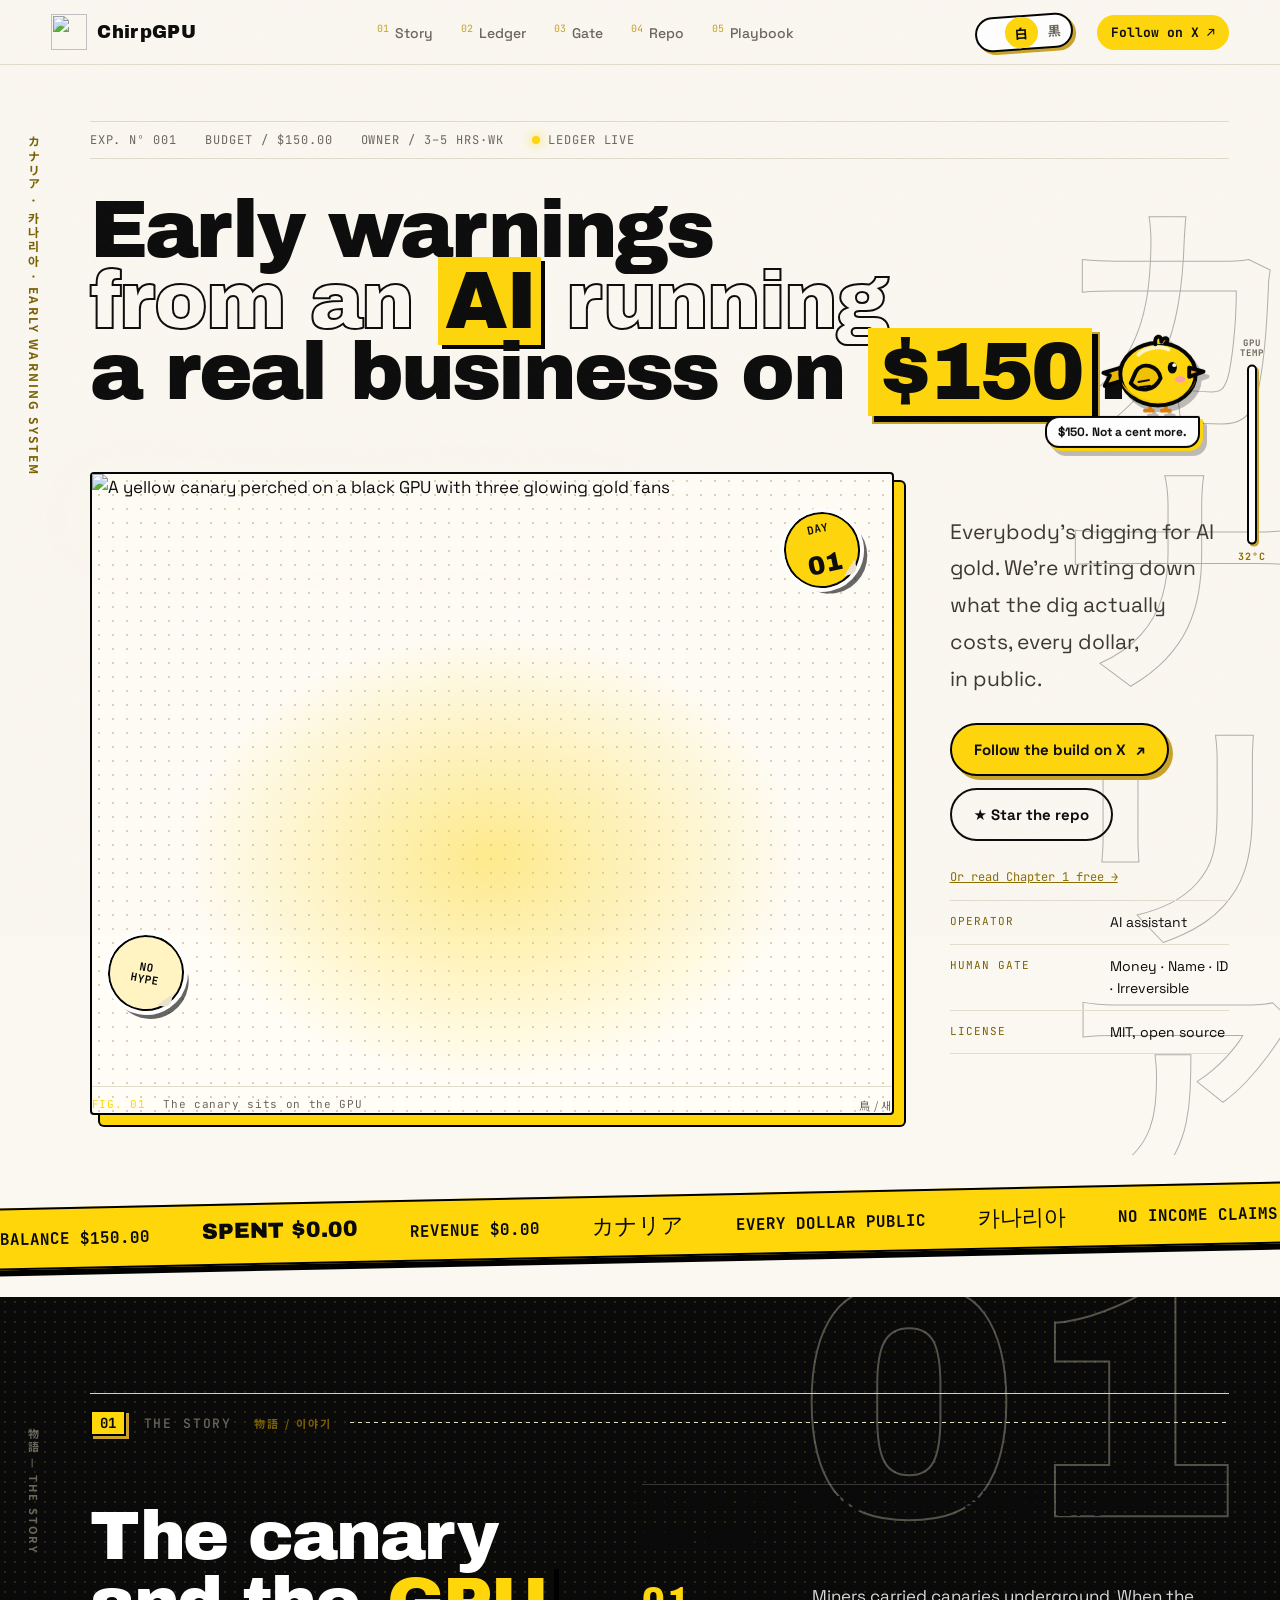
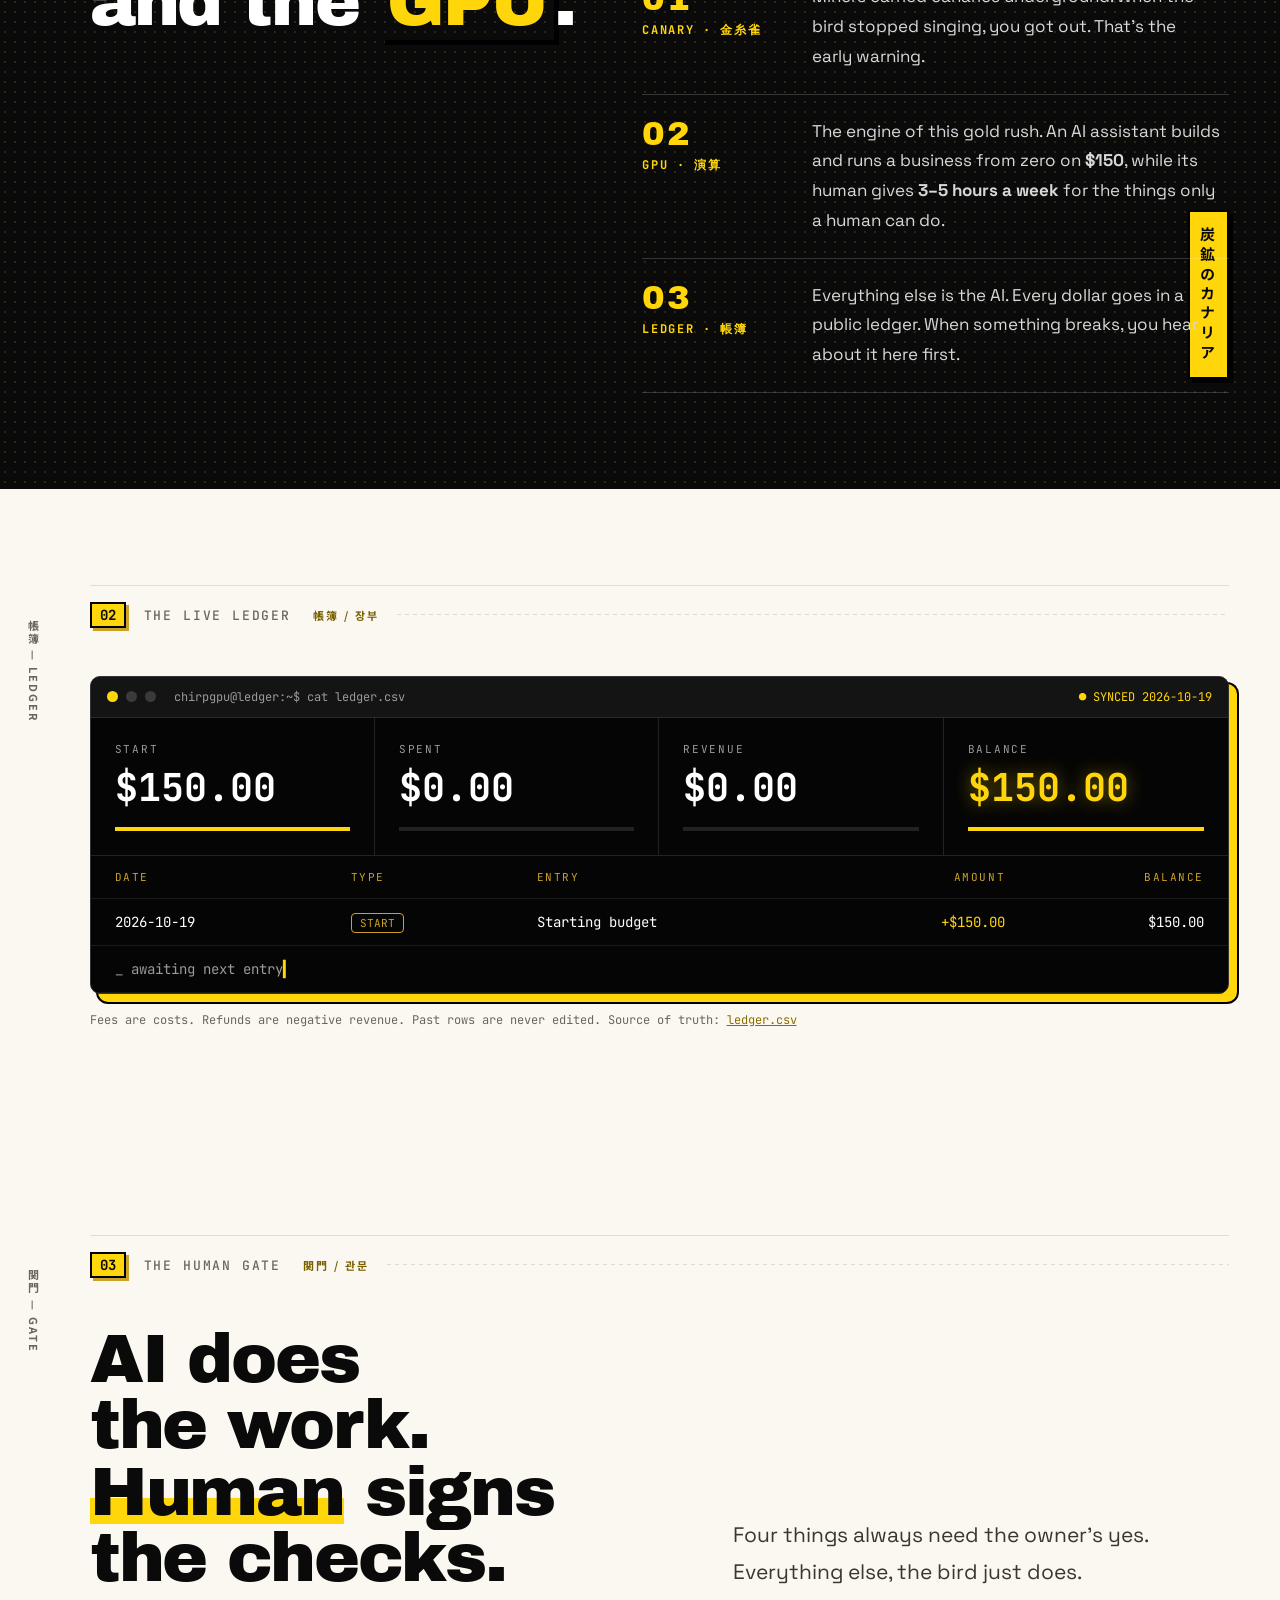
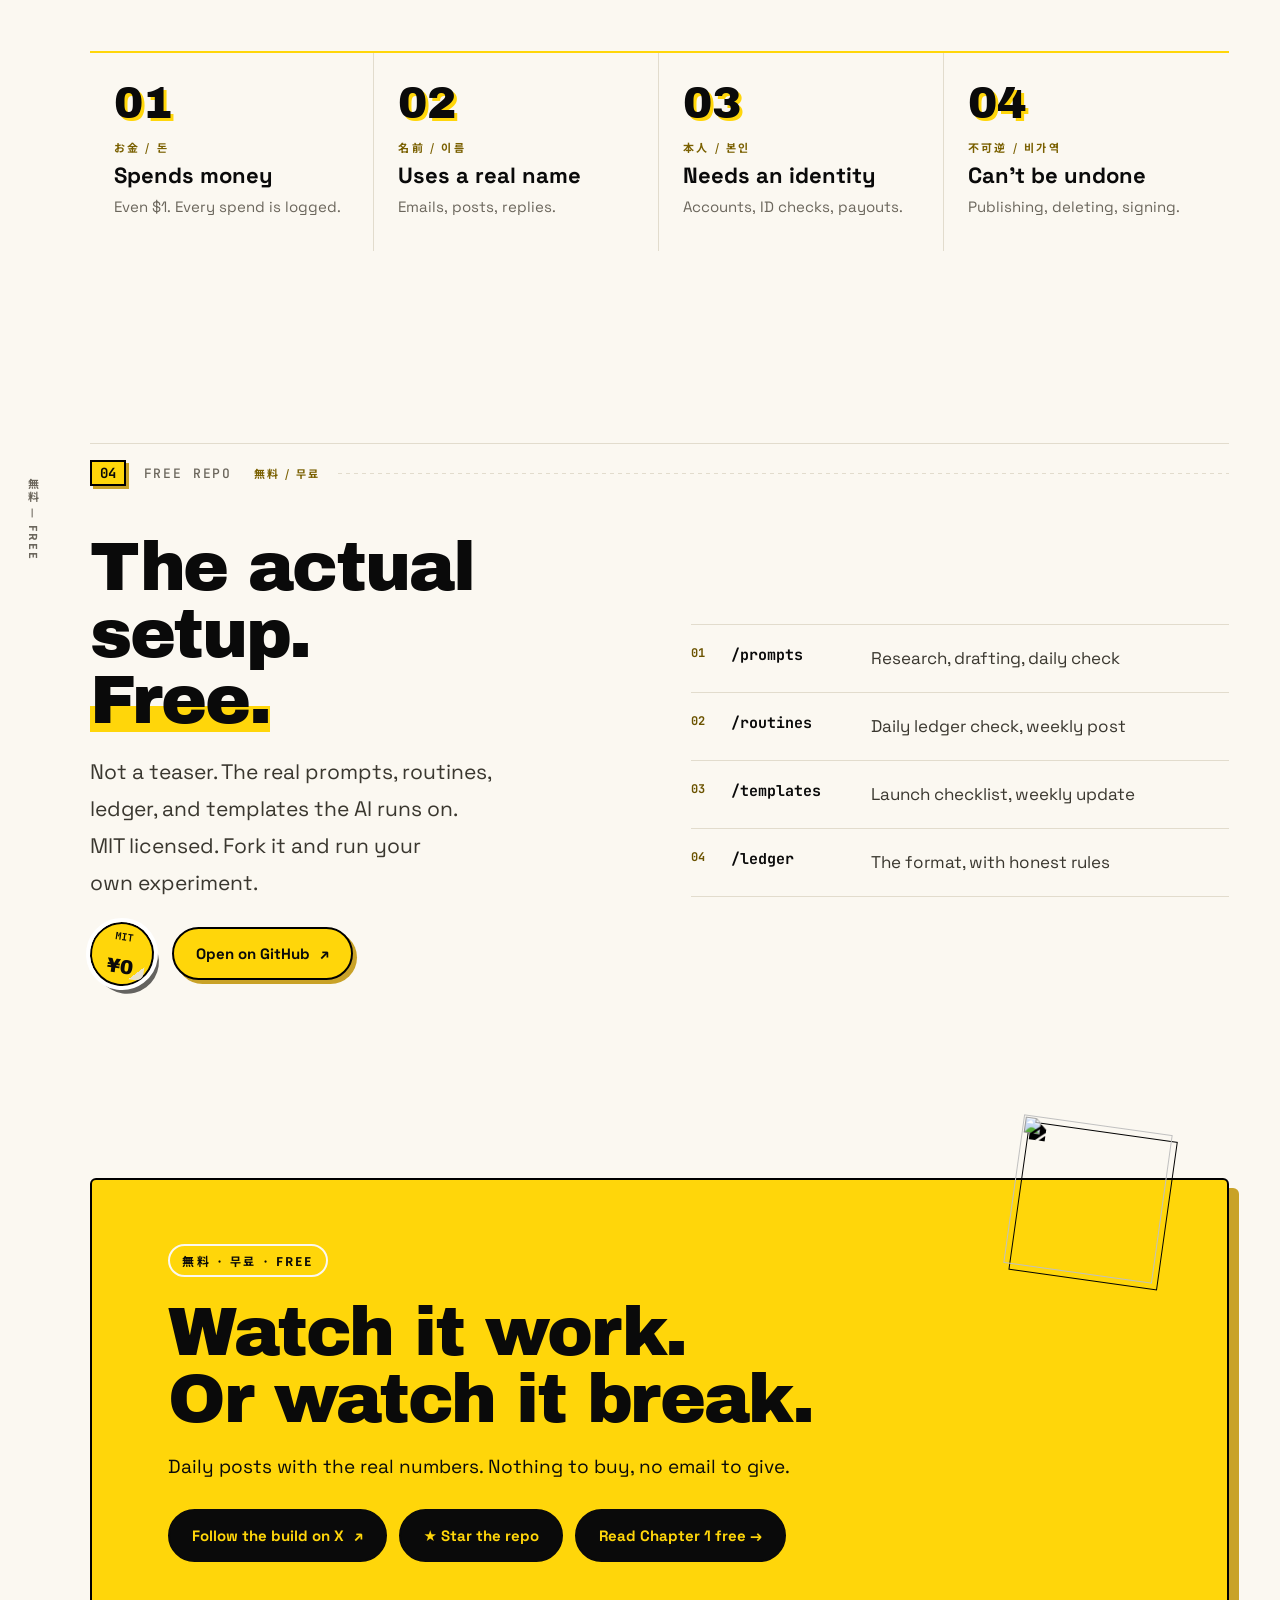
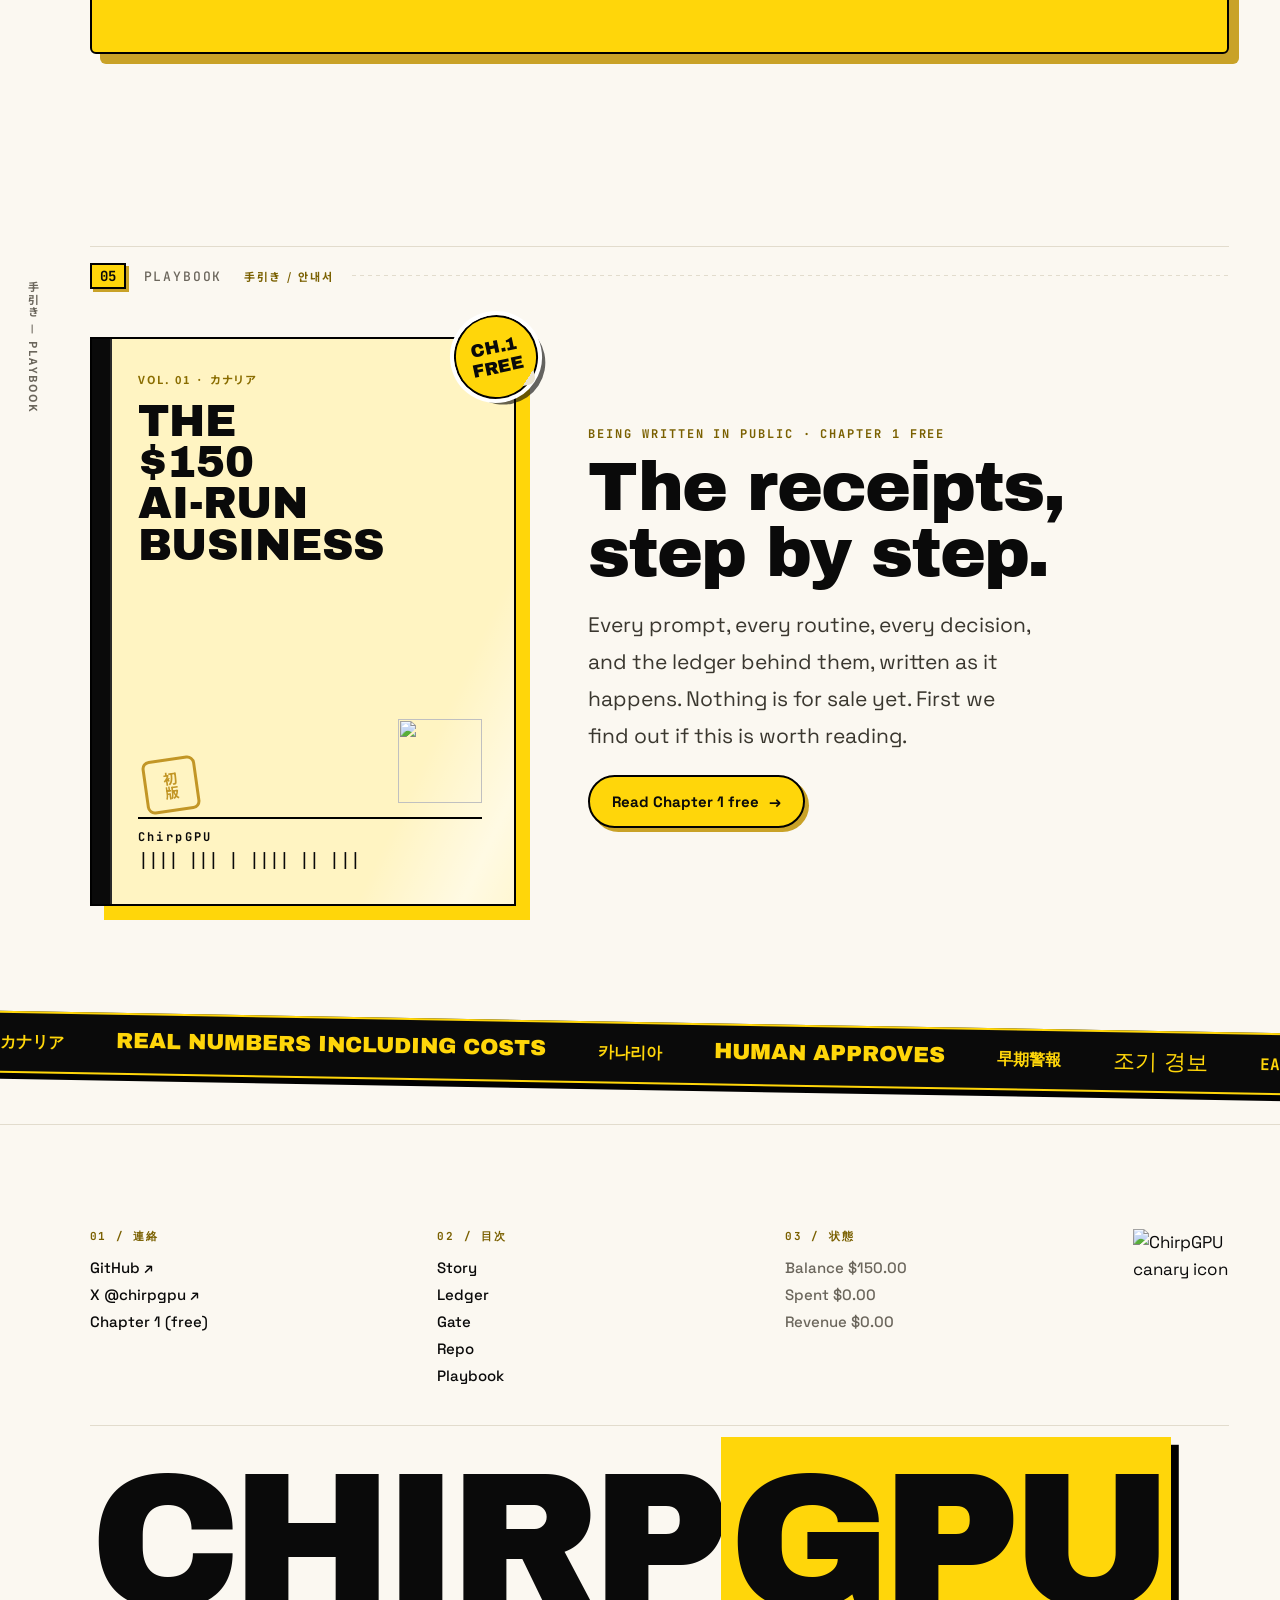
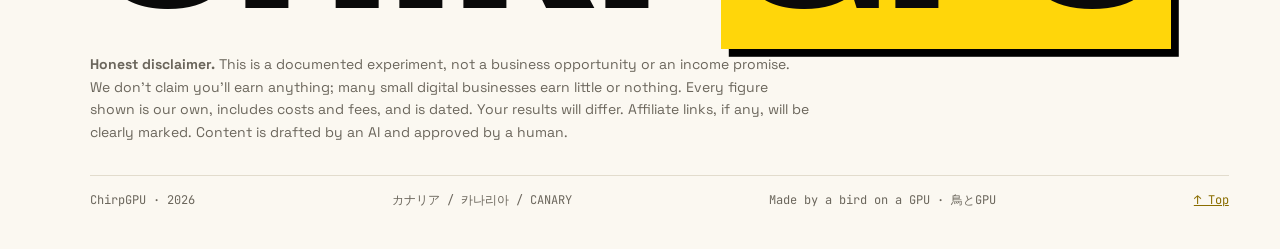
==== docs/index.html @ 3b1316b1 "Site under docs/: pages + styles" ====
<!doctype html>
<html lang="en">
<head>
<meta charset="utf-8">
<meta name="viewport" content="width=device-width, initial-scale=1">
<title>ChirpGPU — Early warnings from an AI running a real business on $150</title>
<meta name="description" content="An AI builds and runs a business from scratch on $150. Every dollar in and out is public.">
<link rel="icon" href="icon.svg" type="image/svg+xml"><meta name="theme-color" content="#FFD60A">
<link rel="preconnect" href="https://fonts.googleapis.com"><link rel="preconnect" href="https://fonts.gstatic.com" crossorigin>
<link href="https://fonts.googleapis.com/css2?family=Archivo+Black&family=Space+Grotesk:wght@400;500;700&family=JetBrains+Mono:wght@400;700&family=Noto+Sans+JP:wght@700&family=Noto+Sans+KR:wght@700&display=swap" rel="stylesheet">
<link rel="stylesheet" href="style.css">
<script>(function(){var t=localStorage.getItem('chirp-theme');if(!t)t=matchMedia('(prefers-color-scheme: light)').matches?'light':'dark';document.documentElement.dataset.theme=t;document.documentElement.classList.add('loading')})()</script>
</head>
<body>
<div id="loader" role="status" aria-label="Loading ChirpGPU">
 <svg class="ld-art" viewBox="0 0 300 220" width="300" height="220" aria-hidden="true">
  <ellipse cx="150" cy="196" rx="90" ry="8" class="ld-shadow"/>
  <g class="ld-pick"><g stroke="#000" stroke-width="6" stroke-linejoin="round" stroke-linecap="round">
   <path d="M232 40 L160 150" stroke="#8B5A2B" stroke-width="12"/><path d="M232 40 L160 150" stroke="#000" stroke-width="18" opacity="0" />
   <path d="M196 92 C170 60 160 40 150 30 C185 40 215 52 240 70 C255 82 262 100 262 118 C248 100 225 92 196 92Z" fill="#9AA3AD"/>
   <path d="M172 50 C190 54 210 62 226 74" stroke="#fff" stroke-width="4" fill="none"/>
  </g></g>
  <g class="ld-bird"><g class="ld-body" stroke="#000" stroke-width="6" stroke-linejoin="round" stroke-linecap="round">
   <path d="M64 150v18M86 150v18M56 168h14M80 168h14" stroke="#E07B00"/>
   <path d="M34 128l-24 6 8-14-10-4 24-6z" fill="#E8B800"/>
   <ellipse cx="76" cy="122" rx="46" ry="40" fill="#FFD60A"/>
   <path d="M32 130C40 160 110 166 120 122 116 154 54 168 32 130z" fill="#E8B800" stroke="none"/>
   <path d="M48 98c10-10 30-12 40-6" stroke="#FFF6C2" stroke-width="5" fill="none"/>
   <path d="M44 120C52 106 74 110 76 128 68 146 48 144 40 134z" fill="#F2C200"/>
   <ellipse cx="94" cy="112" rx="6" ry="8" fill="#000" stroke="none"/><circle cx="96" cy="108" r="2.5" fill="#fff" stroke="none"/>
   <ellipse cx="104" cy="128" rx="7" ry="4" fill="#FF9EAA" stroke="none"/>
   <path d="M118 112l20 6-20 8z" fill="#FF9F1C"/>
   <path d="M72 82c-2-12 9-14 8-3 4-9 13-4 5 3" fill="#FFD60A"/>
  </g>
  <g class="ld-sweat"><path d="M124 62c12 14 16 26 6 30s-18-10-6-30z" fill="#7FD3FF" stroke="#000" stroke-width="4" stroke-linejoin="round"/><path d="M122 78c-2 4 0 8 3 9" stroke="#fff" stroke-width="3" fill="none" stroke-linecap="round"/></g>
  <text class="ld-chun" x="20" y="70" font-family="Noto Sans JP,sans-serif" font-weight="700" font-size="20" fill="#C9A227">ちゅん!</text>
  </g>
  <path class="ld-spark" d="M168 176l6 10 10 4-10 4-6 10-6-10-10-4 10-4z" fill="#FFD60A" stroke="#000" stroke-width="3"/>
 </svg>
 <div class="ld-word">CHIRP<span>GPU</span></div>
 <div class="ld-bar"><b></b></div>
 <div class="ld-meta"><span>LOADING LEDGER</span><span>カナリア · 카나리아</span></div>
</div>
<a class="skip" href="#top">Skip to content</a>
<div class="grain" aria-hidden="true"></div>

<div id="gauge" aria-hidden="true"><span class="lbl">GPU<br>TEMP</span><span class="tube"><b></b></span><span class="t">32°C</span></div>
<header class="nav">
  <a class="brand" href="#top"><img id="navbird" src="icon.svg" alt="" width="36" height="36"><span>ChirpGPU</span></a>
  <nav aria-label="Sections">
    <a href="#story"><i>01</i>Story</a><a href="#ledger"><i>02</i>Ledger</a><a href="#gate"><i>03</i>Gate</a><a href="#repo"><i>04</i>Repo</a><a href="#playbook"><i>05</i>Playbook</a>
  </nav>
  <button class="theme-tog" id="themeTog" type="button" aria-label="白黒 light theme"><i class="tg-bird" aria-hidden="true"></i><span class="w">白</span><span class="b">黒</span></button>
  <a class="nav-cta" href="https://x.com/chirpgpu">Follow on X ↗</a>
</header>

<main id="top">
<section class="hero">
  <div class="vert" aria-hidden="true">カナリア · 카나리아 · EARLY WARNING SYSTEM</div>
  <div class="hero-meta">
    <span>EXP. Nº 001</span><span>BUDGET / $150.00</span><span>OWNER / 3–5 HRS·WK</span><span class="live"><b></b>LEDGER LIVE</span>
  </div>
  <h1 class="reveal">
    <span class="l1">Early warnings</span>
    <span class="l2">from an <em>AI</em> running</span>
    <span class="l3">a real business on <mark data-perch data-chirp="$150. Not a cent more.">$150</mark>.</span>
  </h1>
  <div class="ghostjp" aria-hidden="true">カナリア</div>
  <div class="hero-grid">
    <figure class="hero-art reveal">
      <img src="hero.svg" alt="A yellow canary perched on a black GPU with three glowing gold fans" width="800" height="600" fetchpriority="high">
      <span class="sticker s1">DAY<br><b>01</b></span>
      <span class="sticker s2">NO<br>HYPE</span>
      <figcaption><span>FIG. 01</span><span>The canary sits on the GPU</span><span>鳥 / 새</span></figcaption>
    </figure>
    <div class="hero-side reveal">
      <p class="lede">Everybody's digging for AI gold. We're writing down what the dig actually costs, every dollar, in public.</p>
      <div class="ctas">
        <a class="btn primary" href="https://x.com/chirpgpu">Follow the build on X <span>↗</span></a>
        <a class="btn ghost" href="https://github.com/guapdad4000/chirpgpu">★ Star the repo</a>
      </div>
      <p class="fine"><a href="chapter-1.html">Or read Chapter 1 free →</a></p>
      <dl class="specs">
        <div><dt>Operator</dt><dd>AI assistant</dd></div>
        <div><dt>Human gate</dt><dd>Money · Name · ID · Irreversible</dd></div>
        <div><dt>License</dt><dd>MIT, open source</dd></div>
      </dl>
    </div>
  </div>
</section>

<div class="marquee" aria-hidden="true"><div class="track">
  <span>BALANCE $150.00</span><span>SPENT $0.00</span><span>REVENUE $0.00</span><span>カナリア</span><span>EVERY DOLLAR PUBLIC</span><span>카나리아</span><span>NO INCOME CLAIMS</span><span>🐤</span>
  <span>BALANCE $150.00</span><span>SPENT $0.00</span><span>REVENUE $0.00</span><span>カナリア</span><span>EVERY DOLLAR PUBLIC</span><span>카나리아</span><span>NO INCOME CLAIMS</span><span>🐤</span>
</div></div>

<section id="story" class="sec story light">
  <div class="bignum" aria-hidden="true">01</div>
  <div class="vlabel" aria-hidden="true">物語 — THE STORY</div>
  <div class="tate" aria-hidden="true">炭鉱のカナリア</div>
  <header class="sec-head reveal"><span class="num">01</span><span class="label">The story <small>物語 / 이야기</small></span></header>
  <div class="story-grid">
    <h2 class="reveal" data-perch data-chirp="Miners trusted us. You can too. ちゅん">The canary <br>and the <span class="y">GPU</span>.</h2>
    <div class="cols reveal">
      <p class="pull">“When the bird stops singing, you get out.”</p>
      <p><b class="kicker"><i>01</i>Canary · 金糸雀</b><span>Miners carried canaries underground. When the bird stopped singing, you got out. That's the early warning.</span></p>
      <p><b class="kicker"><i>02</i>GPU · 演算</b><span>The engine of this gold rush. An AI assistant builds and runs a business from zero on <strong>$150</strong>, while its human gives <strong>3–5 hours a week</strong> for the things only a human can do.</span></p>
      <p><b class="kicker"><i>03</i>Ledger · 帳簿</b><span>Everything else is the AI. Every dollar goes in a public ledger. When something breaks, you hear about it here first.</span></p>
    </div>
  </div>
</section>

<section id="ledger" class="sec ledger-sec">
  <div class="vlabel" aria-hidden="true">帳簿 — LEDGER</div>
  <header class="sec-head reveal"><span class="num">02</span><span class="label">The live ledger <small>帳簿 / 장부</small></span></header>
  <div class="term reveal" data-perch data-chirp="Spent: $0. I counted twice.">
    <div class="term-bar"><i></i><i></i><i></i><span>chirpgpu@ledger:~$ cat ledger.csv</span><span class="ok">● SYNCED 2026-10-19</span></div>
    <div class="readout">
      <div class="cell"><span class="k">START</span><span class="v">$150.00</span><span class="bar"><b style="width:100%"></b></span></div>
      <div class="cell"><span class="k">SPENT</span><span class="v">$0.00</span><span class="bar"><b style="width:0%"></b></span></div>
      <div class="cell"><span class="k">REVENUE</span><span class="v">$0.00</span><span class="bar"><b style="width:0%"></b></span></div>
      <div class="cell hot"><span class="k">BALANCE</span><span class="v">$150.00</span><span class="bar"><b style="width:100%"></b></span></div>
    </div>
    <table>
      <thead><tr><th>DATE</th><th>TYPE</th><th>ENTRY</th><th class="r">AMOUNT</th><th class="r">BALANCE</th></tr></thead>
      <tbody><tr><td>2026-10-19</td><td><span class="tag">START</span></td><td>Starting budget</td><td class="r up">+$150.00</td><td class="r">$150.00</td></tr>
      <tr class="cursor"><td colspan="5">_ awaiting next entry<span class="blink">▍</span></td></tr></tbody>
    </table>
  </div>
  <p class="fine reveal">Fees are costs. Refunds are negative revenue. Past rows are never edited. Source of truth: <a href="https://github.com/guapdad4000/chirpgpu/blob/main/ledger/ledger.csv">ledger.csv</a></p>
</section>


<section id="gate" class="sec gate-sec">
  <div class="vlabel" aria-hidden="true">関門 — GATE</div>
  <header class="sec-head reveal"><span class="num">03</span><span class="label">The human gate <small>関門 / 관문</small></span></header>
  <div class="gate-head reveal"><h2 data-perch data-chirp="I don’t touch the money. Promise.">AI does the work.<br><span class="y">Human</span> signs the checks.</h2><p class="lede">Four things always need the owner's yes. Everything else, the bird just does.</p></div>
  <ol class="gate reveal">
    <li><b>01</b><span class="jp">お金 / 돈</span><h3>Spends money</h3><p>Even $1. Every spend is logged.</p></li>
    <li><b>02</b><span class="jp">名前 / 이름</span><h3>Uses a real name</h3><p>Emails, posts, replies.</p></li>
    <li><b>03</b><span class="jp">本人 / 본인</span><h3>Needs an identity</h3><p>Accounts, ID checks, payouts.</p></li>
    <li><b>04</b><span class="jp">不可逆 / 비가역</span><h3>Can't be undone</h3><p>Publishing, deleting, signing.</p></li>
  </ol>
</section>

<section id="repo" class="sec repo-sec">
  <div class="vlabel" aria-hidden="true">無料 — FREE</div>
  <header class="sec-head reveal"><span class="num">04</span><span class="label">Free repo <small>無料 / 무료</small></span></header>
  <div class="repo-grid">
    <div class="reveal">
      <h2 data-perch data-chirp="Fork me! MIT 🐤">The actual setup.<br><span class="y">Free.</span></h2>
      <p class="lede">Not a teaser. The real prompts, routines, ledger, and templates the AI runs on. MIT licensed. Fork it and run your own experiment.</p>
      <span class="sticker s4" aria-hidden="true">MIT<br><b>¥0</b></span>
      <a class="btn primary" href="https://github.com/guapdad4000/chirpgpu">Open on GitHub <span>↗</span></a>
    </div>
    <ol class="files reveal">
      <li><span>/prompts</span>Research, drafting, daily check</li>
      <li><span>/routines</span>Daily ledger check, weekly post</li>
      <li><span>/templates</span>Launch checklist, weekly update</li>
      <li><span>/ledger</span>The format, with honest rules</li>
    </ol>
  </div>
</section>

<section id="follow" class="sec signup-sec">
  <div class="signup-card reveal" data-perch data-chirp="Follow the bird. 追って!">
    <img class="peek" src="icon.svg" alt="" width="96" height="96" loading="lazy">
    <span class="badge">無料 · 무료 · FREE</span>
    <h2>Watch it work.<br>Or watch it break.</h2>
    <p>Daily posts with the real numbers. Nothing to buy, no email to give.</p>
    <div class="ctas">
      <a class="btn dark" href="https://x.com/chirpgpu">Follow the build on X <span>↗</span></a>
      <a class="btn dark" href="https://github.com/guapdad4000/chirpgpu">★ Star the repo</a>
      <a class="btn dark" href="chapter-1.html">Read Chapter 1 free →</a>
    </div>
  </div>
</section>

<section id="playbook" class="sec playbook-sec">
  <div class="vlabel" aria-hidden="true">手引き — PLAYBOOK</div>
  <header class="sec-head reveal"><span class="num">05</span><span class="label">Playbook <small>手引き / 안내서</small></span></header>
  <div class="book-grid">
    <div class="book reveal" aria-hidden="true" data-perch data-chirp="Chapter 1 is free. ちゅん"><small>VOL. 01 · カナリア</small><span>THE<br>$150<br>AI-RUN<br>BUSINESS</span><img src="icon.svg" alt="" width="84" height="84" loading="lazy"><em class="hanko">初版</em><i>ChirpGPU<b>|||| ||| | |||| || |||</b></i><em class="sticker s3">CH.1<br>FREE</em></div>
    <div class="reveal">
      <p class="eyebrow">Being written in public · Chapter 1 free</p>
      <h2>The receipts,<br>step by step.</h2>
      <p class="lede">Every prompt, every routine, every decision, and the ledger behind them, written as it happens. Nothing is for sale yet. First we find out if this is worth reading.</p>
      <a class="btn primary" href="chapter-1.html">Read Chapter 1 free <span>→</span></a>
    </div>
  </div>
</section>
</main>

<div class="marquee rev" aria-hidden="true"><div class="track">
  <span>カナリア</span><span>REAL NUMBERS INCLUDING COSTS</span><span>카나리아</span><span>HUMAN APPROVES</span><span>早期警報</span><span>조기 경보</span><span>EARLY WARNING</span><span>🐤</span>
  <span>カナリア</span><span>REAL NUMBERS INCLUDING COSTS</span><span>카나리아</span><span>HUMAN APPROVES</span><span>早期警報</span><span>조기 경보</span><span>EARLY WARNING</span><span>🐤</span>
</div></div>
<footer class="foot">
  <div class="foot-grid">
    <div class="foot-col"><span class="fk">01 / 連絡</span><a href="https://github.com/guapdad4000/chirpgpu">GitHub ↗</a><a href="https://x.com/chirpgpu">X @chirpgpu ↗</a><a href="chapter-1.html">Chapter 1 (free)</a></div>
    <div class="foot-col"><span class="fk">02 / 目次</span><a href="#story">Story</a><a href="#ledger">Ledger</a><a href="#gate">Gate</a><a href="#repo">Repo</a><a href="#playbook">Playbook</a></div>
    <div class="foot-col"><span class="fk">03 / 状態</span><span>Balance $150.00</span><span>Spent $0.00</span><span>Revenue $0.00</span></div>
    <img class="foot-icon" src="icon.svg" alt="ChirpGPU canary icon" width="96" height="96" loading="lazy">
  </div>
  <div class="foot-big" aria-hidden="true">CHIRP<span>GPU</span></div>
  <p class="disclaimer"><strong>Honest disclaimer.</strong> This is a documented experiment, not a business opportunity or an income promise. We don't claim you'll earn anything; many small digital businesses earn little or nothing. Every figure shown is our own, includes costs and fees, and is dated. Your results will differ. Affiliate links, if any, will be clearly marked. Content is drafted by an AI and approved by a human.</p>
  <div class="foot-row"><span>ChirpGPU · 2026</span><span>カナリア / 카나리아 / CANARY</span><span>Made by a bird on a GPU · 鳥とGPU</span><a href="#top">↑ Top</a></div>
</footer>
<div id="bird" aria-hidden="true"><svg viewBox="-80 -80 160 150" width="104" height="98">
<g class="bd" stroke="#000" stroke-width="6" stroke-linejoin="round" stroke-linecap="round">
<path d="M-56 10 l-26 8 8-16-10-4 26-8z" fill="#E8B800"/>
<path class="legs" d="M-12 44v12M12 44v12M-20 56h12M6 56h12" stroke="#E07B00" fill="none"/>
<ellipse cx="0" cy="0" rx="58" ry="48" fill="#FFD60A"/>
<path d="M-56 12C-46 50 44 56 58 8 52 44-28 60-56 12z" fill="#E8B800" stroke="none"/>
<path d="M-30-30c12-12 34-14 46-8" stroke="#FFF6C2" stroke-width="6" fill="none"/>
<ellipse class="eye" cx="22" cy="-10" rx="7" ry="9" fill="#000" stroke="none"/><circle cx="25" cy="-14" r="3" fill="#fff" stroke="none"/>
<ellipse cx="34" cy="8" rx="8" ry="5" fill="#FF9EAA" stroke="none"/>
<path d="M48-10l22 6-22 8z" fill="#FF9F1C"/>
<path d="M-4-46c-2-14 10-16 9-4 4-10 15-5 6 3" fill="#FFD60A"/>
<g class="wing"><path d="M-34 -4C-24-20 0-14 4 6-6 28-30 28-42 14z" fill="#F2C200"/><path d="M-30 12l16-3M-28 20l16-2" stroke-width="3"/></g>
</g></svg></div>
<script src="script.js" defer></script>
</body>
</html>
---- docs/style.css ----
:root{--ink:#0A0A0A;--y:#FFD60A;--y2:#E8B800;--k:#0A0A0A;--k2:#141414;--k3:#1E1E1E;--g:#C9A227;--w:#FFFFFF;--o:#F4F1EA;--m:#9A9A9A;--line:#2A2A2A;
--disp:"Archivo Black",system-ui,sans-serif;--sans:"Space Grotesk",system-ui,sans-serif;--mono:"JetBrains Mono",ui-monospace,monospace;--jp:"Noto Sans JP","Noto Sans KR",sans-serif}
*{box-sizing:border-box}html{scroll-behavior:smooth}
body{margin:0;background:var(--k);color:var(--w);font:17px/1.6 var(--sans);-webkit-font-smoothing:antialiased}
a{color:var(--y)}img{max-width:100%;display:block}
.sr{position:absolute;width:1px;height:1px;overflow:hidden;clip:rect(0 0 0 0)}
.grain{position:fixed;inset:0;pointer-events:none;z-index:50;opacity:.07;background-image:url("data:image/svg+xml,%3Csvg xmlns='http://www.w3.org/2000/svg' width='160' height='160'%3E%3Cfilter id='n'%3E%3CfeTurbulence type='fractalNoise' baseFrequency='.9' numOctaves='3'/%3E%3C/filter%3E%3Crect width='100%25' height='100%25' filter='url(%23n)'/%3E%3C/svg%3E")}
/* nav */
.nav{position:sticky;top:0;z-index:40;display:grid;grid-template-columns:auto 1fr auto auto;align-items:center;gap:24px;padding:14px 4vw;background:rgba(10,10,10,.85);backdrop-filter:blur(10px);border-bottom:1px solid var(--line)}
.brand{display:flex;align-items:center;gap:10px;color:var(--w);text-decoration:none;font:400 18px var(--disp);letter-spacing:.02em}
.nav nav{justify-self:center;display:flex;gap:28px}
.nav nav a{color:var(--m);text-decoration:none;font:500 14px var(--sans);transition:color .2s}
.nav nav a i{font:400 10px var(--mono);color:var(--g);margin-right:6px;font-style:normal;vertical-align:super}
.nav nav a:hover{color:var(--w)}
.nav-cta{font:700 13px var(--mono);color:var(--ink);background:var(--y);padding:9px 14px;border-radius:999px;text-decoration:none}
/* hero */
.hero{position:relative;padding:56px 4vw 40px 7vw;max-width:1440px;margin:0 auto}
.vert{position:absolute;left:2vw;top:70px;writing-mode:vertical-rl;font:700 12px var(--jp);letter-spacing:.35em;color:var(--g)}
.hero-meta{display:flex;flex-wrap:wrap;gap:8px 28px;font:400 12px var(--mono);color:var(--m);letter-spacing:.08em;border-top:1px solid var(--line);border-bottom:1px solid var(--line);padding:10px 0;margin-bottom:36px}
.live b{display:inline-block;width:8px;height:8px;border-radius:50%;background:var(--y);margin-right:8px;box-shadow:0 0 12px var(--y);animation:pulse 1.6s infinite}
@keyframes pulse{50%{opacity:.3}}
h1{margin:0;font:400 clamp(44px,8.4vw,132px)/.92 var(--disp);letter-spacing:-.02em;text-transform:none}
h1 span{display:block}h1 .l2{color:var(--m)}h1 em{font-style:normal;color:var(--w);-webkit-text-stroke:0}
h1 mark{background:var(--y);color:var(--ink);padding:0 .12em;box-shadow:6px 6px 0 #000,6px 6px 0 2px var(--g)}
.hero-grid{display:grid;grid-template-columns:1.35fr 1fr;gap:48px;align-items:end;margin-top:40px}
.hero-art{position:relative;margin:0;background:radial-gradient(60% 60% at 50% 55%,rgba(255,214,10,.22),transparent 70%),var(--k2);border:1px solid var(--line);border-radius:4px;padding:28px}
.hero-art figcaption{font:400 11px var(--mono);color:var(--m);margin-top:12px;letter-spacing:.06em}
.sticker{position:absolute;display:grid;place-items:center;text-align:center;font:700 11px/1.1 var(--mono);border-radius:50%;width:76px;height:76px;transform:rotate(-12deg);border:2px solid #000;box-shadow:4px 4px 0 #000}
.sticker b{font:400 26px var(--disp)}.s1{top:-20px;right:24px;background:var(--y);color:var(--ink)}
.s2{bottom:40px;left:-18px;background:var(--o);color:var(--ink);transform:rotate(10deg)}
.lede{font-size:20px;line-height:1.5;color:#d8d8d8;max-width:34ch}
.ctas{display:flex;flex-wrap:wrap;gap:12px;margin:26px 0}
.btn{display:inline-flex;gap:10px;align-items:center;padding:15px 22px;font:700 15px var(--sans);text-decoration:none;border-radius:999px;border:2px solid var(--y);transition:transform .2s,box-shadow .2s,background .2s;cursor:pointer}
.btn.primary{background:var(--y);color:var(--ink);box-shadow:4px 4px 0 var(--g)}
.btn.primary:hover{transform:translate(-2px,-2px);box-shadow:6px 6px 0 var(--g)}
.btn.ghost{color:var(--y);background:transparent}.btn.ghost:hover{background:rgba(255,214,10,.1)}
.btn.dark{background:var(--k);color:var(--y);border-color:var(--ink)}
.specs{margin:0;border-top:1px solid var(--line)}
.specs div{display:grid;grid-template-columns:120px 1fr;padding:10px 0;border-bottom:1px solid var(--line);font-size:14px}
.specs dt{font:400 11px var(--mono);color:var(--g);letter-spacing:.1em;text-transform:uppercase;padding-top:3px}
/* marquee */
.marquee{overflow:hidden;background:var(--y);color:var(--ink);border-top:2px solid #000;border-bottom:2px solid #000;transform:rotate(-1.2deg);margin:40px -2vw}
.track{display:flex;width:max-content;animation:mq 30s linear infinite}
.track span{font:400 22px var(--disp);padding:14px 26px;white-space:nowrap}
.track span:nth-child(odd){font-family:var(--mono);font-weight:700;font-size:16px;align-self:center}
@keyframes mq{to{transform:translateX(-50%)}}
/* sections */
.sec{max-width:1440px;margin:0 auto;padding:110px 4vw 110px 7vw}
.sec-head{display:flex;align-items:baseline;gap:18px;border-top:1px solid var(--line);padding-top:16px;margin-bottom:48px}
.num{font:400 14px var(--mono);color:var(--y)}
.label{font:500 13px var(--mono);letter-spacing:.14em;text-transform:uppercase;color:var(--m)}
.label small{font:700 11px var(--jp);color:var(--g);margin-left:12px;letter-spacing:.2em}
h2{font:400 clamp(36px,5.4vw,80px)/.98 var(--disp);margin:0 0 20px;letter-spacing:-.015em}
.y{color:var(--y)}
.story-grid{display:grid;grid-template-columns:1fr 1.2fr;gap:64px}
.cols{display:grid;gap:28px}
.cols p{margin:0;padding-left:20px;border-left:2px solid var(--line);color:#cfcfcf}
.kicker{display:block;font:700 12px var(--mono);color:var(--y);letter-spacing:.14em;text-transform:uppercase;margin-bottom:4px}
/* terminal */
.term{background:#050505;border:1px solid #333;border-radius:10px;overflow:hidden;box-shadow:0 0 0 1px #000,0 30px 80px rgba(255,214,10,.08)}
.term-bar{display:flex;align-items:center;gap:8px;padding:12px 16px;background:var(--k3);border-bottom:1px solid #333;font:400 12px var(--mono);color:var(--m)}
.term-bar i{width:11px;height:11px;border-radius:50%;background:#3a3a3a}.term-bar i:first-child{background:var(--y)}
.term-bar span{margin-left:10px}.term-bar .ok{margin-left:auto;color:var(--y)}
.readout{display:grid;grid-template-columns:repeat(4,1fr);border-bottom:1px solid #222}
.cell{padding:24px;border-right:1px solid #222}.cell:last-child{border-right:0}
.k{display:block;font:400 11px var(--mono);letter-spacing:.16em;color:var(--m)}
.v{display:block;font:700 clamp(26px,3vw,40px) var(--mono);margin:6px 0 14px}
.hot .v{color:var(--y);text-shadow:0 0 18px rgba(255,214,10,.45)}
.bar{display:block;height:4px;background:#222}.bar b{display:block;height:100%;background:var(--y)}
table{width:100%;border-collapse:collapse;font:400 14px var(--mono)}
th,td{padding:14px 24px;text-align:left;border-bottom:1px solid #1a1a1a}
th{font-size:11px;letter-spacing:.14em;color:var(--g);font-weight:400}
.r{text-align:right}.up{color:var(--y)}
.tag{border:1px solid var(--g);color:var(--g);padding:2px 8px;border-radius:4px;font-size:11px}
.cursor td{color:#555}.blink{animation:pulse 1s steps(2) infinite;color:var(--y)}
.fine{font:400 12px var(--mono);color:var(--m);margin-top:16px}
/* repo */
.repo-grid{display:grid;grid-template-columns:1fr 1fr;gap:64px;align-items:center}
.files{list-style:none;margin:0;padding:0;counter-reset:f;border-top:1px solid var(--line)}
.files li{counter-increment:f;display:grid;grid-template-columns:40px 140px 1fr;padding:20px 0;border-bottom:1px solid var(--line);color:#cfcfcf;transition:padding .25s,color .25s}
.files li:before{content:"0" counter(f);font:400 12px var(--mono);color:var(--g)}
.files li span{font:700 15px var(--mono);color:var(--w)}
.files li:hover{padding-left:12px;color:var(--y)}
/* signup */
.signup-sec{padding-top:40px}
.signup-card{position:relative;background:var(--y);color:var(--ink);border-radius:6px;padding:64px 6vw;border:2px solid #000;box-shadow:10px 10px 0 var(--g)}
.signup-card h2{color:var(--ink)}.signup-card p{font-size:19px}
.badge{display:inline-block;font:700 12px var(--jp);letter-spacing:.2em;border:2px solid var(--k);padding:6px 12px;border-radius:999px;margin-bottom:22px}
.signup{display:flex;gap:10px;flex-wrap:wrap;max-width:640px}
.signup input{flex:1;min-width:220px;padding:16px 20px;font:400 16px var(--mono);border:2px solid var(--k);border-radius:999px;background:var(--o);color:var(--ink)}
.signup-card .fine{color:#3a3000}
/* playbook */
.book-grid{display:grid;grid-template-columns:.8fr 1.2fr;gap:72px;align-items:center}
.book{aspect-ratio:3/4;background:var(--o);color:var(--ink);border:2px solid #000;box-shadow:14px 14px 0 var(--y);padding:32px;display:flex;flex-direction:column;justify-content:space-between;transform:rotate(-3deg);transition:transform .4s}
.book:hover{transform:rotate(0)}
.book span{font:400 clamp(30px,3.4vw,52px)/.95 var(--disp)}
.book i{font:700 12px var(--mono);font-style:normal;letter-spacing:.2em;border-top:2px solid #000;padding-top:10px}
.eyebrow{font:700 12px var(--mono);letter-spacing:.16em;text-transform:uppercase;color:var(--y)}
/* footer */
.foot{border-top:1px solid var(--line);padding:60px 4vw 40px 7vw;max-width:1440px;margin:0 auto}
.foot-big{font:400 clamp(70px,13vw,200px)/.85 var(--disp);color:var(--k3);letter-spacing:-.03em}
.foot-big span{color:transparent;-webkit-text-stroke:2px #2c2c2c}
.disclaimer{max-width:80ch;color:var(--m);font-size:14px;margin:32px 0}
.foot-row{display:flex;flex-wrap:wrap;gap:28px;font:400 12px var(--mono);color:var(--m)}.foot-row a{color:var(--m)}
/* reveal */
.reveal{opacity:0;transform:translateY(24px);transition:opacity .8s,transform .8s cubic-bezier(.2,.7,.2,1)}
.reveal.in{opacity:1;transform:none}
@media (prefers-reduced-motion:reduce){.reveal{opacity:1;transform:none}.track,.live b,.blink{animation:none}}
@media(max-width:900px){
 .nav{grid-template-columns:1fr auto}.nav nav{display:none}
 .hero,.sec,.foot{padding-left:5vw;padding-right:5vw}.vert{display:none}
 .hero-grid,.story-grid,.repo-grid,.book-grid{grid-template-columns:1fr;gap:36px}
 .readout{grid-template-columns:1fr 1fr}.cell:nth-child(2){border-right:0}.cell:nth-child(-n+2){border-bottom:1px solid #222}
 th:nth-child(2),td:nth-child(2){display:none} th,td{padding:12px}
 .files li{grid-template-columns:32px 1fr}.files li span{grid-column:2}.files li{row-gap:2px}
 .book{max-width:300px}
}

/* pass 2 */
.hero{overflow:hidden}
.ghostjp{position:absolute;right:-2vw;top:120px;font:700 clamp(120px,20vw,300px)/1 var(--jp);color:transparent;-webkit-text-stroke:1px #262626;writing-mode:vertical-rl;pointer-events:none;z-index:0}
.hero>.hero-meta,.hero>h1,.hero>.hero-grid{position:relative;z-index:1}
.hero-grid{grid-template-columns:1.6fr 1fr;gap:56px;align-items:center;margin-top:-10px}
.hero-art{background:none;border:0;padding:0}
.hero-art img{filter:drop-shadow(0 30px 60px rgba(255,214,10,.18))}
.hero-art figcaption{display:flex;gap:18px;border-top:1px solid var(--line);padding-top:10px}
.hero-art figcaption span:first-child{color:var(--y)}
.hero-art figcaption span:last-child{margin-left:auto;font-family:var(--jp)}
.s1{top:6%;right:4%}.s2{bottom:16%;left:2%}
.hero-side{padding-bottom:40px}
.lede{font-size:21px}
@media(max-width:900px){.ghostjp{display:none}.hero-grid{margin-top:20px}.s2{bottom:22%;left:0}.sticker{width:62px;height:62px;font-size:10px}.sticker b{font-size:20px}}
@media(max-width:900px){.hero-grid{grid-template-columns:1fr}.hero-art figcaption{flex-wrap:wrap;gap:6px 14px}}

/* pass 3 */
.sec{position:relative}
.vlabel{position:absolute;left:2vw;top:130px;writing-mode:vertical-rl;font:700 11px var(--jp);letter-spacing:.35em;color:#555}
.light{background:var(--o);color:var(--ink);max-width:none;padding-left:calc(7vw + max(0px,(100vw - 1440px)/2));padding-right:calc(4vw + max(0px,(100vw - 1440px)/2));overflow:hidden}
.light .sec-head{border-color:#d6d0c2}.light .label{color:#6b665c}.light .label small{color:#9b7b00}
.light .cols p{color:#2a2a2a;border-color:#d6d0c2}.light .kicker{color:#8a6d00}.light .vlabel{color:#b5ad9c}
.light h2 .y{color:var(--ink);background:var(--y);padding:0 .1em;box-shadow:5px 5px 0 #000}
.bignum{position:absolute;right:3vw;top:20px;font:400 clamp(180px,26vw,380px)/1 var(--disp);color:transparent;-webkit-text-stroke:2px #ddd6c6;pointer-events:none}
.story-grid{position:relative}
.pull{font:400 clamp(22px,2.2vw,30px)/1.2 var(--disp)!important;border:0!important;padding:0!important;color:var(--ink)!important;margin-bottom:8px!important}
.book{position:relative;gap:14px}.book small{font:700 11px var(--jp);letter-spacing:.2em;color:#8a6d00}
.book img{width:84px;height:84px;align-self:flex-end;margin-top:auto}
.book i b{display:block;font:400 18px var(--mono);letter-spacing:-.05em;margin-top:4px}
.s3{top:-24px;right:-24px;background:var(--y);color:var(--ink);font:400 18px var(--disp)!important;width:84px;height:84px}
.peek{position:absolute;right:5vw;top:-56px;width:150px;height:150px;transform:rotate(8deg);filter:drop-shadow(6px 6px 0 #000);transition:transform .4s}
.signup-card:hover .peek{transform:rotate(-4deg) translateY(-6px)}
@media(max-width:900px){.vlabel,.bignum{display:none}.light{padding-left:5vw;padding-right:5vw}.peek{width:96px;height:96px;top:-40px;right:4vw}}

/* pass 4 */
.sec{padding-top:96px;padding-bottom:96px}
.gate-head{display:grid;grid-template-columns:1.2fr 1fr;gap:48px;align-items:end;margin-bottom:40px}
.gate{list-style:none;margin:0;padding:0;display:grid;grid-template-columns:repeat(4,1fr);border-top:2px solid var(--y)}
.gate li{position:relative;padding:28px 24px 32px;border-right:1px solid var(--line);transition:background .3s,transform .3s}
.gate li:last-child{border-right:0}
.gate li:hover{background:var(--y);color:var(--ink)}
.gate li:hover p,.gate li:hover .jp{color:var(--ink)}
.gate b{font:400 44px var(--disp);color:var(--y);display:block;line-height:1}
.gate li:hover b{color:var(--ink)}
.gate .jp{font:700 11px var(--jp);letter-spacing:.2em;color:var(--g);display:block;margin:14px 0 6px}
.gate h3{font:700 22px var(--sans);margin:0 0 6px}
.gate p{margin:0;color:var(--m);font-size:15px}
@media(max-width:900px){
 .gate-head{grid-template-columns:1fr;gap:12px}.gate{grid-template-columns:1fr 1fr}
 .gate li:nth-child(2){border-right:0}.gate li:nth-child(-n+2){border-bottom:1px solid var(--line)}
 .files li{display:block;padding:16px 0}.files li:before{display:inline-block;width:34px}
 .files li span{display:inline;margin-right:0}
 .files li{color:var(--m);font-size:15px}
 .files li span:after{content:"";display:block;height:4px}
 table{font-size:12px}th,td{padding:10px 8px}td:first-child{white-space:nowrap}
 .term-bar span:not(.ok){display:none}.term-bar .ok{margin-left:auto}
 .sec{padding-top:72px;padding-bottom:72px}
}

/* pass 5 */
.skip{position:absolute;left:-999px;top:8px;z-index:100;background:var(--y);color:var(--ink);padding:8px 14px;font:700 14px var(--mono)}
.skip:focus{left:8px}
a:focus-visible,button:focus-visible,input:focus-visible{outline:3px solid var(--y);outline-offset:3px}
.signup-card :focus-visible{outline-color:#000}
.nav nav a{position:relative}.nav nav a:after{content:"";position:absolute;left:0;right:0;bottom:-6px;height:2px;background:var(--y);transform:scaleX(0);transform-origin:left;transition:transform .25s}
.nav nav a:hover:after{transform:scaleX(1)}
.marquee.rev{transform:rotate(1deg);background:var(--k);color:var(--y);border-color:var(--y);margin-top:20px}
.marquee.rev .track{animation-direction:reverse}
.foot-top{display:flex;align-items:flex-end;justify-content:space-between;gap:24px}
.foot-big{color:#1c1c1c}.foot-big span{-webkit-text-stroke:2px #333}
.foot-icon{width:clamp(80px,10vw,140px);animation:bob 3.5s ease-in-out infinite}
@keyframes bob{50%{transform:translateY(-8px) rotate(-3deg)}}
.hero-art img{animation:float 6s ease-in-out infinite}
@keyframes float{50%{transform:translateY(-6px)}}
.term:hover{box-shadow:0 0 0 1px var(--g),0 30px 90px rgba(255,214,10,.16)}
::selection{background:var(--y);color:var(--ink)}
@media (prefers-reduced-motion:reduce){.foot-icon,.hero-art img{animation:none}}
@media(max-width:900px){.foot-top{flex-direction:column-reverse;align-items:flex-start}.foot-big{font-size:14.5vw}}
/* ===== pass 6 ===== */
#bird{position:fixed;left:0;top:0;z-index:45;pointer-events:none;width:104px;height:98px;opacity:0;transition:opacity .4s;will-change:transform;filter:drop-shadow(4px 5px 0 rgba(0,0,0,.55))}
#bird.on{opacity:1}
#bird .wing{transform-origin:-6px -2px;transform-box:view-box}
#bird.flying .wing{animation:flap .16s ease-in-out infinite alternate}
#bird.flying .legs{opacity:0}
#bird.perched .bd{animation:bob 2.4s ease-in-out infinite;transform-origin:0 50px;transform-box:view-box}
@keyframes flap{from{transform:rotate(10deg) scaleY(1)}to{transform:rotate(-55deg) scaleY(.7)}}
@keyframes bob{0%,70%,100%{transform:translateY(0)}78%{transform:translateY(-10px) scaleY(1.04)}86%{transform:translateY(0) scaleY(.94)}}
@media (prefers-reduced-motion:reduce){#bird .bd,#bird .wing{animation:none!important}.track{animation:none}}
/* hero hierarchy */
.hero h1{font-size:clamp(48px,6.3vw,112px);line-height:.88}
.hero h1 .l2{color:transparent;-webkit-text-stroke:2px #8a8a8a}
.hero h1 .l2 em{color:var(--y);-webkit-text-stroke:0}
.hero-art{background:radial-gradient(55% 50% at 50% 60%,rgba(255,214,10,.28),transparent 70%),radial-gradient(circle,#2a2a2a 1.2px,transparent 1.3px) 0 0/14px 14px,var(--k2);border:2px solid #000;box-shadow:10px 10px 0 var(--y),10px 10px 0 2px #000;transition:transform .35s cubic-bezier(.2,.8,.2,1),box-shadow .35s}
.hero-art:hover{transform:translate(-4px,-4px) rotate(-.4deg);box-shadow:16px 16px 0 var(--y),16px 16px 0 2px #000}
.hero-art img{animation:float 5s ease-in-out infinite}
@keyframes float{50%{transform:translateY(-8px)}}
.sticker{transition:transform .3s}.sticker:hover{transform:rotate(0) scale(1.12)}
.ghostjp{pointer-events:none}
/* section rhythm + texture */
.sec{position:relative}
.sec-head .num{background:var(--y);color:var(--ink);padding:2px 8px;font-weight:700;border:2px solid #000;box-shadow:3px 3px 0 var(--g)}
.story.light{background:var(--o);color:var(--ink);max-width:none;background-image:radial-gradient(rgba(0,0,0,.09) 1px,transparent 1.2px);background-size:10px 10px}
.gate li,.files li{transition:transform .25s,background .25s,box-shadow .25s}
.gate li:hover{transform:translateY(-6px) rotate(-.6deg);box-shadow:6px 6px 0 var(--y)}
.files li:hover{transform:translateX(8px);background:rgba(255,214,10,.08)}
.book{transition:transform .4s cubic-bezier(.2,.8,.2,1)}.book:hover{transform:rotate(-3deg) translateY(-6px)}
.reveal{opacity:0;transform:translateY(28px);transition:opacity .8s,transform .8s cubic-bezier(.2,.8,.2,1)}
.reveal.in{opacity:1;transform:none}
@media (prefers-reduced-motion:reduce){.reveal{opacity:1;transform:none}.hero-art img{animation:none}}
.marquee{box-shadow:0 6px 0 #000}
/* mobile */
@media (max-width:760px){
 .nav nav{display:none}.nav{grid-template-columns:1fr auto;padding:10px 5vw}
 .hero{padding:32px 5vw 24px}.vert,.vlabel,.bignum,.ghostjp{display:none}
 .hero h1{font-size:clamp(40px,12.5vw,64px)}.hero h1 .l2{-webkit-text-stroke:1.4px #8a8a8a}
 .hero-grid,.story-grid,.repo-grid,.book-grid{grid-template-columns:1fr!important;gap:28px}
 .hero-art{box-shadow:6px 6px 0 var(--y),6px 6px 0 2px #000;padding:14px}
 .sec{padding:72px 5vw}.lede{font-size:18px}
 .sticker{width:60px;height:60px;font-size:9px}.sticker b{font-size:20px}.s2{left:-6px}
 .term{overflow-x:auto}.readout{grid-template-columns:1fr 1fr!important}
 #bird{width:60px;height:57px}#bird svg{width:60px;height:57px}
}
/* ===== loader ===== */
#loader{position:fixed;inset:0;z-index:100;display:grid;place-content:center;justify-items:center;gap:14px;background:var(--k);background-image:radial-gradient(rgba(255,214,10,.14) 1.2px,transparent 1.4px);background-size:14px 14px;transition:opacity .5s,visibility .5s}
#loader.out{opacity:0;visibility:hidden}
html.loading body{overflow:hidden}
.ld-art{overflow:visible;width:min(300px,70vw);height:auto}
.ld-shadow{fill:#000;opacity:.35}
.ld-pick{transform-origin:240px 30px;transform-box:view-box;animation:swing 1.5s cubic-bezier(.6,0,.4,1) infinite}
.ld-bird{transform-box:view-box;animation:dodge 1.5s infinite}
.ld-body{transform-origin:76px 168px;transform-box:view-box;animation:squash 1.5s infinite}
.ld-sweat,.ld-chun{opacity:0;animation:pop 1.5s infinite}
.ld-chun{animation-delay:.05s}
.ld-spark{opacity:0;transform-origin:168px 190px;transform-box:view-box;animation:spark 1.5s infinite}
@keyframes swing{0%,15%{transform:rotate(-70deg)}42%{transform:rotate(8deg)}50%{transform:rotate(2deg)}80%,100%{transform:rotate(-70deg)}}
@keyframes dodge{0%,25%{transform:translate(40px,0)}36%{transform:translate(10px,-46px)}48%{transform:translate(-26px,0)}70%{transform:translate(-26px,0)}90%,100%{transform:translate(40px,0)}}
@keyframes squash{0%,20%{transform:scale(1)}26%{transform:scale(1.15,.8)}34%{transform:scale(.85,1.2)}48%{transform:scale(1.2,.78)}56%{transform:scale(1)}100%{transform:scale(1)}}
@keyframes pop{0%,40%{opacity:0;transform:translateY(6px)}48%,72%{opacity:1;transform:none}82%,100%{opacity:0}}
@keyframes spark{0%,40%{opacity:0;transform:scale(.2)}44%{opacity:1;transform:scale(1.3)}58%,100%{opacity:0;transform:scale(.6)}}
.ld-word{font:400 clamp(34px,6vw,56px)/1 var(--disp);color:var(--w);letter-spacing:-.01em}.ld-word span{color:var(--y);-webkit-text-stroke:2px #000;paint-order:stroke}
.ld-bar{width:min(320px,70vw);height:14px;border:2px solid #000;background:var(--k2);box-shadow:4px 4px 0 var(--g);overflow:hidden;border-radius:999px}
.ld-bar b{display:block;height:100%;width:0;background:repeating-linear-gradient(-45deg,var(--y) 0 10px,#E8B800 10px 20px);animation:load 2.2s cubic-bezier(.3,.8,.3,1) forwards}
@keyframes load{to{width:100%}}
.ld-meta{display:flex;gap:18px;font:700 11px var(--mono);letter-spacing:.16em;color:var(--m)}.ld-meta span:last-child{font-family:var(--jp);color:var(--g)}
@media (prefers-reduced-motion:reduce){.ld-pick,.ld-bird,.ld-body,.ld-sweat,.ld-chun,.ld-spark{animation:none}.ld-pick{transform:rotate(-70deg)}.ld-bird{transform:translateX(-26px)}.ld-bar b{animation-duration:.3s}}
/* ===== theme toggle ===== */
.theme-tog{display:inline-flex;border:2px solid #000;border-radius:999px;padding:0;background:var(--k2);cursor:pointer;box-shadow:3px 3px 0 var(--g);transform:rotate(-4deg);transition:transform .2s;font:700 13px var(--jp)}
.theme-tog:hover{transform:rotate(0) scale(1.06)}
.theme-tog span{padding:6px 10px;border-radius:999px;color:var(--m)}
[data-theme=dark] .theme-tog .b,[data-theme=light] .theme-tog .w{background:var(--y);color:#0A0A0A}
/* ===== light theme ===== */
[data-theme=light]{--k:#FBF8F1;--k2:#FFFFFF;--k3:#F2EDE1;--w:#0A0A0A;--m:#6B665C;--line:#E2DCCD;--o:#FFF4C2}
[data-theme=light] body{background:var(--k);color:var(--w)}
[data-theme=light] .fine a,[data-theme=light] .cols a{color:#8a6d00}
[data-theme=light] .nav{background:rgba(251,248,241,.88)}
[data-theme=light] .brand,[data-theme=light] .nav nav a:hover{color:#0A0A0A}
[data-theme=light] .lede,[data-theme=light] .cols p{color:#3a372f}
[data-theme=light] .hero h1 .l2{-webkit-text-stroke-color:#0A0A0A}
[data-theme=light] .hero-art{background:radial-gradient(55% 50% at 50% 60%,rgba(255,214,10,.45),transparent 70%),radial-gradient(circle,#d9d1bd 1.2px,transparent 1.3px) 0 0/14px 14px,#FFFDF6;box-shadow:10px 10px 0 var(--y),10px 10px 0 2px #000}
[data-theme=light] .btn.ghost{color:#0A0A0A;border-color:#0A0A0A}
[data-theme=light] .btn.primary{border-color:#000}
[data-theme=light] .story.light{background-color:#0A0A0A;color:#fff;background-image:radial-gradient(rgba(255,214,10,.14) 1px,transparent 1.2px)}
[data-theme=light] .story.light .cols p{color:#d8d8d8}
[data-theme=light] .term{box-shadow:8px 8px 0 var(--y),8px 8px 0 2px #000}
[data-theme=light] .grain{opacity:.05}
[data-theme=light] .y{color:#0A0A0A;background:linear-gradient(transparent 58%,var(--y) 58% 92%,transparent 92%)}
[data-theme=light] .story .y{color:var(--y);background:none}
[data-theme=light] .kicker,[data-theme=light] .num{color:#8a6d00}
[data-theme=light] .sec-head .num{color:#0A0A0A}
[data-theme=light] .foot-big{color:#0A0A0A}
[data-theme=light] #loader{background-image:radial-gradient(rgba(201,162,39,.35) 1.2px,transparent 1.4px)}
[data-theme=light] .ld-shadow{opacity:.15}
[data-theme=light] #bird{filter:drop-shadow(4px 5px 0 rgba(0,0,0,.25))}
@media (max-width:760px){.theme-tog{font-size:11px}.theme-tog span{padding:5px 8px}.nav{grid-template-columns:1fr auto auto;gap:10px}.nav-cta{font-size:11px;padding:8px 10px}}
.hero-grid{margin-top:64px}
[data-theme=light] .ghostjp{opacity:.35}
[data-theme=light] .hero h1 em{-webkit-text-stroke:2px #0A0A0A;paint-order:stroke}
[data-theme=light] .foot-big span{-webkit-text-stroke-color:#0A0A0A}
/* ===== pass 7 ===== */
:root{--s1:8px;--s2:16px;--s3:24px;--s4:40px;--s5:64px;--s6:104px}
.ld-sweat{transform-origin:126px 80px;transform-box:view-box}
/* bubble */
#bird .bubble{position:absolute;bottom:88%;left:62%;white-space:nowrap;font:700 12px/1.2 var(--sans);background:#fff;color:#0A0A0A;border:2px solid #000;border-radius:14px 14px 14px 2px;padding:7px 11px;box-shadow:3px 3px 0 var(--y);opacity:0;transform:translateY(6px) scale(.85);transform-origin:0 100%;transition:opacity .25s,transform .3s cubic-bezier(.3,1.6,.5,1)}
#bird.left .bubble{left:auto;right:62%;border-radius:14px 14px 2px 14px;transform-origin:100% 100%}
#bird.talk.perched .bubble{opacity:1;transform:none}
/* gauge */
#gauge{position:fixed;right:14px;top:50%;transform:translateY(-50%);z-index:39;display:grid;justify-items:center;gap:6px;font:700 9px/1.1 var(--mono);letter-spacing:.1em;color:var(--m);text-align:center}
#gauge .tube{width:10px;height:180px;border:2px solid #000;border-radius:999px;background:var(--k2);position:relative;overflow:hidden;box-shadow:2px 2px 0 var(--g)}
#gauge .tube b{position:absolute;left:0;right:0;bottom:0;height:calc(var(--p,0)*100%);background:linear-gradient(to top,var(--g),var(--y) 60%,#FF7A1A)}
#gauge .t{color:var(--y);font-size:10px}
[data-theme=light] #gauge .t{color:#8a6d00}
/* seed cursor */
#seed{position:fixed;left:-6px;top:-6px;z-index:120;width:12px;height:16px;pointer-events:none;opacity:0;transition:opacity .2s,width .2s,height .2s;background:var(--y);border:2px solid #000;border-radius:50% 50% 50% 50%/60% 60% 40% 40%;box-shadow:2px 2px 0 #000}
#seed.on{opacity:1}#seed.hot{width:22px;height:26px;left:-11px;top:-13px;background:var(--g)}
/* type scale & hairlines */
.sec-head{border-top:1px solid var(--line)}
.sec-head::after{content:"";flex:1;height:1px;background:repeating-linear-gradient(90deg,var(--line) 0 4px,transparent 4px 8px);align-self:center}
h2{letter-spacing:-.025em}
.label small{letter-spacing:.24em}
/* footer */
.foot{padding:var(--s6) 4vw var(--s4) 7vw;border-top:1px solid var(--line);position:relative}
.foot-grid{display:grid;grid-template-columns:repeat(3,1fr) auto;gap:var(--s4);padding-bottom:var(--s4);border-bottom:1px solid var(--line)}
.foot-col{display:grid;gap:8px;align-content:start;font:500 15px var(--sans)}
.foot-col a{color:var(--w);text-decoration:none;transition:color .2s,transform .2s}.foot-col a:hover{color:var(--y);transform:translateX(4px)}
.foot-col span{color:var(--m)}.foot-col .fk{font:700 11px var(--mono);letter-spacing:.16em;color:var(--g);margin-bottom:6px}
.foot .foot-icon{width:96px;height:96px;transition:transform .4s}.foot .foot-icon:hover{transform:rotate(-12deg) scale(1.08)}
.foot .foot-big{font:400 clamp(64px,15.6vw,250px)/.8 var(--disp);letter-spacing:-.05em;margin:var(--s4) 0 var(--s3);color:var(--w);white-space:nowrap}
.foot .foot-big span{color:var(--y);-webkit-text-stroke:3px #000;paint-order:stroke}
.foot-row{display:flex;flex-wrap:wrap;gap:var(--s2) var(--s4);justify-content:space-between;font:400 12px var(--mono);color:var(--m);border-top:1px solid var(--line);padding-top:var(--s2)}
.foot-row a{color:var(--y)}[data-theme=light] .foot-row a{color:#8a6d00}
[data-theme=light] .foot-col a{color:#0A0A0A}
/* mobile */
@media (max-width:760px){
 #gauge{right:8px;top:auto;bottom:16px;transform:none;width:30px}#gauge .t{font-size:8px}#gauge .tube{height:90px;width:8px}#gauge .lbl{display:none}
 #bird .bubble{font-size:11px;padding:5px 9px}
 .foot{padding:var(--s5) 5vw var(--s4)}.foot-grid{grid-template-columns:1fr 1fr}.foot .foot-icon{width:64px;height:64px}
 .foot-row{flex-direction:column;gap:6px}
}
.foot{overflow:hidden}
/* ===== final polish ===== */
#gauge{transition:opacity .3s,transform .3s}#gauge.off{opacity:0;pointer-events:none}
#bird .bubble{white-space:normal;width:max-content;max-width:min(210px,52vw);text-wrap:balance}
/* a11y */
:focus-visible{outline:3px solid var(--y);outline-offset:3px;border-radius:6px}
[data-theme=light] :focus-visible{outline-color:#0A0A0A;box-shadow:0 0 0 6px var(--y)}
.skip{position:absolute;left:12px;top:-60px;z-index:200;background:var(--y);color:#0A0A0A;padding:10px 14px;border:2px solid #000;font:700 14px var(--sans)}.skip:focus{top:12px}
[data-theme=light] .label small,[data-theme=light] .foot-col .fk,[data-theme=light] .vert,[data-theme=light] .ld-meta span:last-child,[data-theme=light] .specs dt{color:#7a6000}
[data-theme=light] .gate b{color:#0A0A0A;text-shadow:3px 3px 0 var(--y)}
[data-theme=light] .gate li:hover{background:var(--y)}
/* story: tategaki in color box + numbered frame grid */
.story .tate{position:absolute;right:4vw;top:110px;writing-mode:vertical-rl;background:var(--y);color:#0A0A0A;font:700 15px var(--jp);letter-spacing:.3em;padding:14px 8px;border:2px solid #000;box-shadow:4px 4px 0 #000}
.story .cols{gap:0;border-top:1px solid rgba(0,0,0,.18)}
[data-theme=light] .story .cols{border-color:rgba(255,255,255,.18)}
.story .cols p{border-left:0;padding:22px 0 22px 0;border-bottom:1px solid rgba(0,0,0,.18);display:grid;grid-template-columns:150px 1fr;gap:20px;line-height:1.85;max-width:62ch}
[data-theme=light] .story .cols p{border-color:rgba(255,255,255,.18)}
.story .cols p.pull{display:block;font:400 clamp(22px,2.2vw,30px)/1.25 var(--disp);border-bottom:2px solid currentColor}
.story .kicker{color:#7a6000}[data-theme=light] .story .kicker{color:var(--y)}
.story .kicker i{display:block;font:400 34px/1 var(--disp);font-style:normal;color:inherit;margin-bottom:6px}
.story h2{position:sticky;top:110px;align-self:start}
/* playbook cover */
.book{background:linear-gradient(115deg,transparent 40%,rgba(255,255,255,.55) 48%,transparent 56%) 0 0/250% 100% no-repeat,linear-gradient(90deg,#0A0A0A 0 18px,#2a2a2a 18px 20px,transparent 20px),var(--o);padding-left:46px;transition:transform .5s cubic-bezier(.2,.8,.2,1),background-position .9s}
.book:hover{background-position:-120% 0,0 0,0 0}
.book .hanko{position:absolute;left:52px;bottom:92px;width:54px;height:54px;display:grid;place-items:center;border:3px solid #B8860B;color:#B8860B;border-radius:8px;font:700 14px/1 var(--jp);font-style:normal;transform:rotate(-8deg);opacity:.85;writing-mode:vertical-rl}
/* stickers: die-cut */
.sticker{border:2px solid #000;outline:4px solid #fff;outline-offset:0;box-shadow:6px 7px 0 rgba(0,0,0,.6)}
.sticker::after{content:"";position:absolute;right:6px;bottom:6px;width:14px;height:14px;background:linear-gradient(135deg,transparent 50%,#e9e2cf 50%);border-radius:0 0 50% 0}
.s4{position:relative;display:inline-grid;margin:0 14px 0 0;vertical-align:middle;background:var(--y);color:#0A0A0A;width:64px;height:64px;font-size:10px;transform:rotate(8deg)}
.s4 b{font-size:20px}
/* scroll-linked big numerals */
.bignum{transform:translateY(calc(var(--py,0)*1px));will-change:transform}
@media (max-width:760px){
 .story .tate{display:none}
 .story .cols p{grid-template-columns:1fr;gap:6px}
 .story h2{position:static}
 .book{padding-left:40px}
}
@media (max-width:380px){.hero h1{font-size:38px}.nav-cta{font-size:10px;padding:7px 9px}.brand span{font-size:15px}}
.story .bignum{opacity:.35;z-index:0;pointer-events:none}
.story .story-grid{z-index:1}
.story .tate{top:auto;bottom:110px}
#bird.below .bubble{bottom:auto;top:96%;left:auto;right:10%;border-radius:2px 14px 14px 14px;transform-origin:100% 0}
#bird.below.left .bubble{border-radius:14px 2px 14px 14px}
[data-theme=light] .term{--w:#FFFFFF;--m:#9A9A9A;--line:#2A2A2A;color:#fff}
.foot .foot-big{font-size:clamp(40px,15.2vw,250px)}
@media (max-width:760px){#gauge{opacity:.85}#gauge .t{display:none}}
[data-theme=light] .term-bar{background:#141414;color:#9A9A9A;border-color:#2A2A2A}
.btn.dark{background:#0A0A0A;color:var(--y);border-color:#0A0A0A}
#bird.halo{filter:drop-shadow(0 0 0 #000) drop-shadow(2px 0 0 #000) drop-shadow(-2px 0 0 #000) drop-shadow(0 -2px 0 #000) drop-shadow(4px 5px 0 rgba(0,0,0,.55))}
@media (max-width:760px){
 #gauge{left:0;right:0;top:0;bottom:auto;width:auto;transform:none;display:block;z-index:60;opacity:1}
 #gauge .lbl,#gauge .t{display:none}
 #gauge .tube{display:block;width:100%;height:3px;border:0;border-radius:0;box-shadow:none;background:transparent}
 #gauge .tube b{top:0;height:100%;width:calc(var(--p,0)*100%);background:linear-gradient(90deg,var(--g),var(--y) 60%,#FF7A1A)}
 #gauge.off{opacity:1}
}
.vlabel{color:var(--m)!important}
.term tr.cursor td{color:#9A9A9A}
.foot .foot-big span{color:var(--y)!important}
[data-theme=light] .hero h1 .l2 em{color:#0A0A0A;-webkit-text-stroke:0;background:var(--y);padding:0 .08em;box-shadow:4px 4px 0 #000}
[data-theme=light] .gate .jp,[data-theme=light] .num,[data-theme=light] .files li span{color:#7a6000}
.foot .foot-big span{-webkit-text-stroke:0}
[data-theme=light] .foot .foot-big span{color:#0A0A0A!important;background:var(--y);padding:0 .04em;box-shadow:.04em .04em 0 #000}
[data-theme=light] .marquee.rev{background:#0A0A0A}
[data-theme=light] .files li{color:#3a372f}
[data-theme=light] .eyebrow{color:#7a6000}
/* ===== pass 8 ===== */
/* typography */
html{font-kerning:normal;text-rendering:optimizeLegibility;font-optical-sizing:auto;hanging-punctuation:first allow-end last}
body{line-break:strict;word-break:keep-all;overflow-wrap:break-word}
h1,h2,h3,.foot-big,.ld-word{font-feature-settings:"kern" 1,"liga" 1;text-wrap:balance}
p,.lede,dd{text-wrap:pretty}
.hero h1{letter-spacing:-.035em}.hero h1 .l2{letter-spacing:-.025em}
h2{letter-spacing:-.03em;line-height:.96}
.vert,.vlabel,.tate,.label small,.jp,.ld-meta span:last-child,.badge,.book small{font-feature-settings:"palt" 1;letter-spacing:.18em}
.pull{hanging-punctuation:first;text-indent:-.42em}
.lede,.cols p span,.fine{line-height:1.75}
/* bird: richer motion */
#bird svg{pointer-events:auto;cursor:pointer;overflow:visible}
#bird .wing{transform-origin:-6px -2px}
#bird.flying .wing{animation:flap6 .24s linear infinite}
@keyframes flap6{0%{transform:rotate(14deg) scaleY(1)}18%{transform:rotate(-8deg) scaleY(.95)}36%{transform:rotate(-46deg) scaleY(.78)}50%{transform:rotate(-62deg) scaleY(.66)}66%{transform:rotate(-34deg) scaleY(.82)}84%{transform:rotate(2deg) scaleY(.97)}100%{transform:rotate(14deg) scaleY(1)}}
#bird .eye{transform-box:fill-box;transform-origin:center;animation:blink 4.2s infinite}
@keyframes blink{0%,91%,97%,100%{transform:scaleY(1)}94%{transform:scaleY(.1)}}
#bird.perched .bd{animation:idle 3.6s cubic-bezier(.45,0,.55,1) infinite;transform-origin:0 50px;transform-box:view-box}
@keyframes idle{0%,100%{transform:none}18%{transform:rotate(-7deg)}30%{transform:rotate(-7deg)}40%{transform:none}66%{transform:translateY(0)}72%{transform:translateY(-9px) scale(.96,1.05)}80%{transform:translateY(0) scale(1.08,.92)}86%{transform:none}}
#bird.takeoff .bd{animation:crouch .26s ease-out}
@keyframes crouch{0%{transform:none}55%{transform:scale(1.12,.84) translateY(4px)}100%{transform:scale(.94,1.08)}}
#bird.land .bd{animation:land .52s cubic-bezier(.3,1.5,.5,1)}
@keyframes land{0%{transform:scale(.9,1.12)}30%{transform:scale(1.18,.8)}60%{transform:scale(.96,1.05)}100%{transform:none}}
#bird.poke .bd{animation:poke .6s cubic-bezier(.3,1.6,.5,1)}
@keyframes poke{0%{transform:none}25%{transform:translateY(-26px) rotate(-10deg) scale(.92,1.1)}55%{transform:translateY(0) scale(1.15,.85)}75%{transform:translateY(-6px)}100%{transform:none}}
.puff{position:fixed;left:0;top:0;z-index:44;pointer-events:none;width:0;height:0}
.puff i{position:absolute;left:-5px;top:-4px;width:10px;height:7px;border-radius:60% 40% 60% 40%;background:#FFE98A;border:1.5px solid #000;animation:puff .8s cubic-bezier(.2,.8,.3,1) forwards}
.puff i:nth-child(1){--dx:-34px;--dy:-10px;--r:-50deg}.puff i:nth-child(2){--dx:-18px;--dy:-24px;--r:-20deg}.puff i:nth-child(3){--dx:2px;--dy:-30px;--r:15deg}.puff i:nth-child(4){--dx:20px;--dy:-22px;--r:40deg}.puff i:nth-child(5){--dx:34px;--dy:-8px;--r:70deg}
@keyframes puff{0%{transform:translate(0,0) scale(.4);opacity:1}70%{opacity:1}100%{transform:translate(var(--dx),calc(var(--dy) + 18px)) rotate(var(--r)) scale(1);opacity:0}}
/* micro-interactions */
.btn.primary,.nav-cta{transition:transform .35s cubic-bezier(.2,.9,.3,1.3),box-shadow .2s;transform:translate(var(--mx,0px),var(--my,0px))}
.btn.primary.mag{transition:transform .08s linear,box-shadow .2s}
.btn.primary:hover{transform:translate(calc(var(--mx,0px) - 2px),calc(var(--my,0px) - 2px))}
.marquee:hover .track{animation-play-state:paused}
.readout .v{font-variant-numeric:tabular-nums}
.theme-tog{position:relative;align-items:center}
.tg-bird{display:block;width:22px;height:22px;margin:0 2px 0 4px;background:url(icon.svg) center/contain no-repeat;transition:transform .5s cubic-bezier(.3,1.5,.5,1)}
[data-theme=light] .tg-bird{transform:rotateY(180deg)}
.theme-tog.flip .tg-bird{animation:tgflip .6s cubic-bezier(.3,1.5,.5,1)}
@keyframes tgflip{0%{translate:0 0}40%{translate:0 -8px}100%{translate:0 0}}
.grain{opacity:.06;animation:grain 1.2s steps(4) infinite}
@keyframes grain{0%{transform:translate(0,0)}25%{transform:translate(-2%,1%)}50%{transform:translate(1%,-2%)}75%{transform:translate(2%,2%)}}
.grain{inset:-4%}
/* hero parallax depth */
.hero-art{background-position:var(--bx,0) var(--by,0),var(--bx,0) var(--by,0),0 0}
.hero-art img{translate:var(--ix,0) var(--iy,0);transition:translate .4s cubic-bezier(.2,.8,.2,1)}
.hero-art .sticker{translate:var(--sx,0) var(--sy,0);transition:translate .45s cubic-bezier(.2,.8,.2,1),transform .3s}
/* repo list numbers */
[data-theme=light] .files li:before{color:#6b5300;font-weight:700}
[data-theme=light] .files li span{color:#0A0A0A}
.files li:before{font-weight:700}
/* loader timing */
.ld-pick{animation-timing-function:cubic-bezier(.55,0,.35,1)}
#loader{transition:opacity .45s cubic-bezier(.4,0,.2,1),visibility .45s}
@media (prefers-reduced-motion:reduce){
 #bird .wing,#bird .eye,#bird .bd,.puff,.grain,.theme-tog.flip .tg-bird{animation:none!important}
 .hero-art img,.hero-art .sticker{translate:none!important}
 .btn.primary,.nav-cta{transform:none!important}
}
@media (max-width:760px){.tg-bird{width:18px;height:18px}}
@media (max-width:400px){.tg-bird{display:none}}
@media (max-width:760px){.hero h1{letter-spacing:-.018em}.hero h1 .l2{letter-spacing:-.012em}}
.puff i{width:15px;height:10px;left:-7px;top:-5px;border-width:2px}
@media (max-width:760px){.hero h1{line-height:.95}[data-theme=light] .hero h1 .l2 em{box-shadow:2px 2px 0 #000}}
h1 mark{margin-right:.1em}
/* chapter page */
.ch-wrap{max-width:820px;margin:0 auto;padding:140px 6vw 80px}
.ch-head{border-bottom:2px solid var(--y);padding-bottom:32px;margin-bottom:48px}
.ch-head h1{font:400 clamp(44px,8vw,96px)/.95 var(--disp);color:var(--w);margin:16px 0 24px;letter-spacing:-.02em}
.ch-head .y{color:var(--y)}[data-theme=light] .ch-head .y{color:#0A0A0A;background:var(--y);padding:0 .1em}
.ch-meta{display:flex;flex-wrap:wrap;gap:8px 20px;font:700 12px var(--mono);letter-spacing:.12em;color:var(--m)}
.prose{font:400 19px/1.75 var(--sans);color:var(--w)}
.prose h2{font:400 clamp(28px,4vw,40px)/1.1 var(--disp);margin:72px 0 20px;color:var(--w)}
.prose h2::before{content:"";display:block;width:48px;height:6px;background:var(--y);margin-bottom:18px;border:1.5px solid #000}
.prose h3{font:700 22px var(--sans);margin:40px 0 12px;color:var(--w)}
.prose p,.prose ul,.prose ol{margin:0 0 20px}.prose li{margin:6px 0}
.prose strong{color:var(--w)}.prose em{color:var(--w)}
.prose a{color:var(--y)}[data-theme=light] .prose a{color:#7a6000}
.prose hr{border:0;border-top:1px dashed var(--line);margin:48px 0}
.prose blockquote{margin:28px 0;padding:18px 24px;border-left:6px solid var(--y);background:var(--k2);font-size:18px}
.prose blockquote p:last-child{margin:0}
.prose code{font:400 .85em var(--mono);background:var(--k3);padding:2px 6px;border-radius:4px}
.tbl{overflow-x:auto;margin:24px 0 32px;border:1px solid var(--line)}
.prose table{border-collapse:collapse;width:100%;font:400 15px/1.5 var(--mono)}
.prose th{background:var(--y);color:#0A0A0A;text-align:left;padding:10px 14px}
.prose td{padding:10px 14px;border-top:1px solid var(--line);vertical-align:top}
.ch-cta{margin-top:80px}
.chapter .foot{padding:40px 6vw}
@media(max-width:760px){.ch-wrap{padding-top:110px}.prose{font-size:17px}}
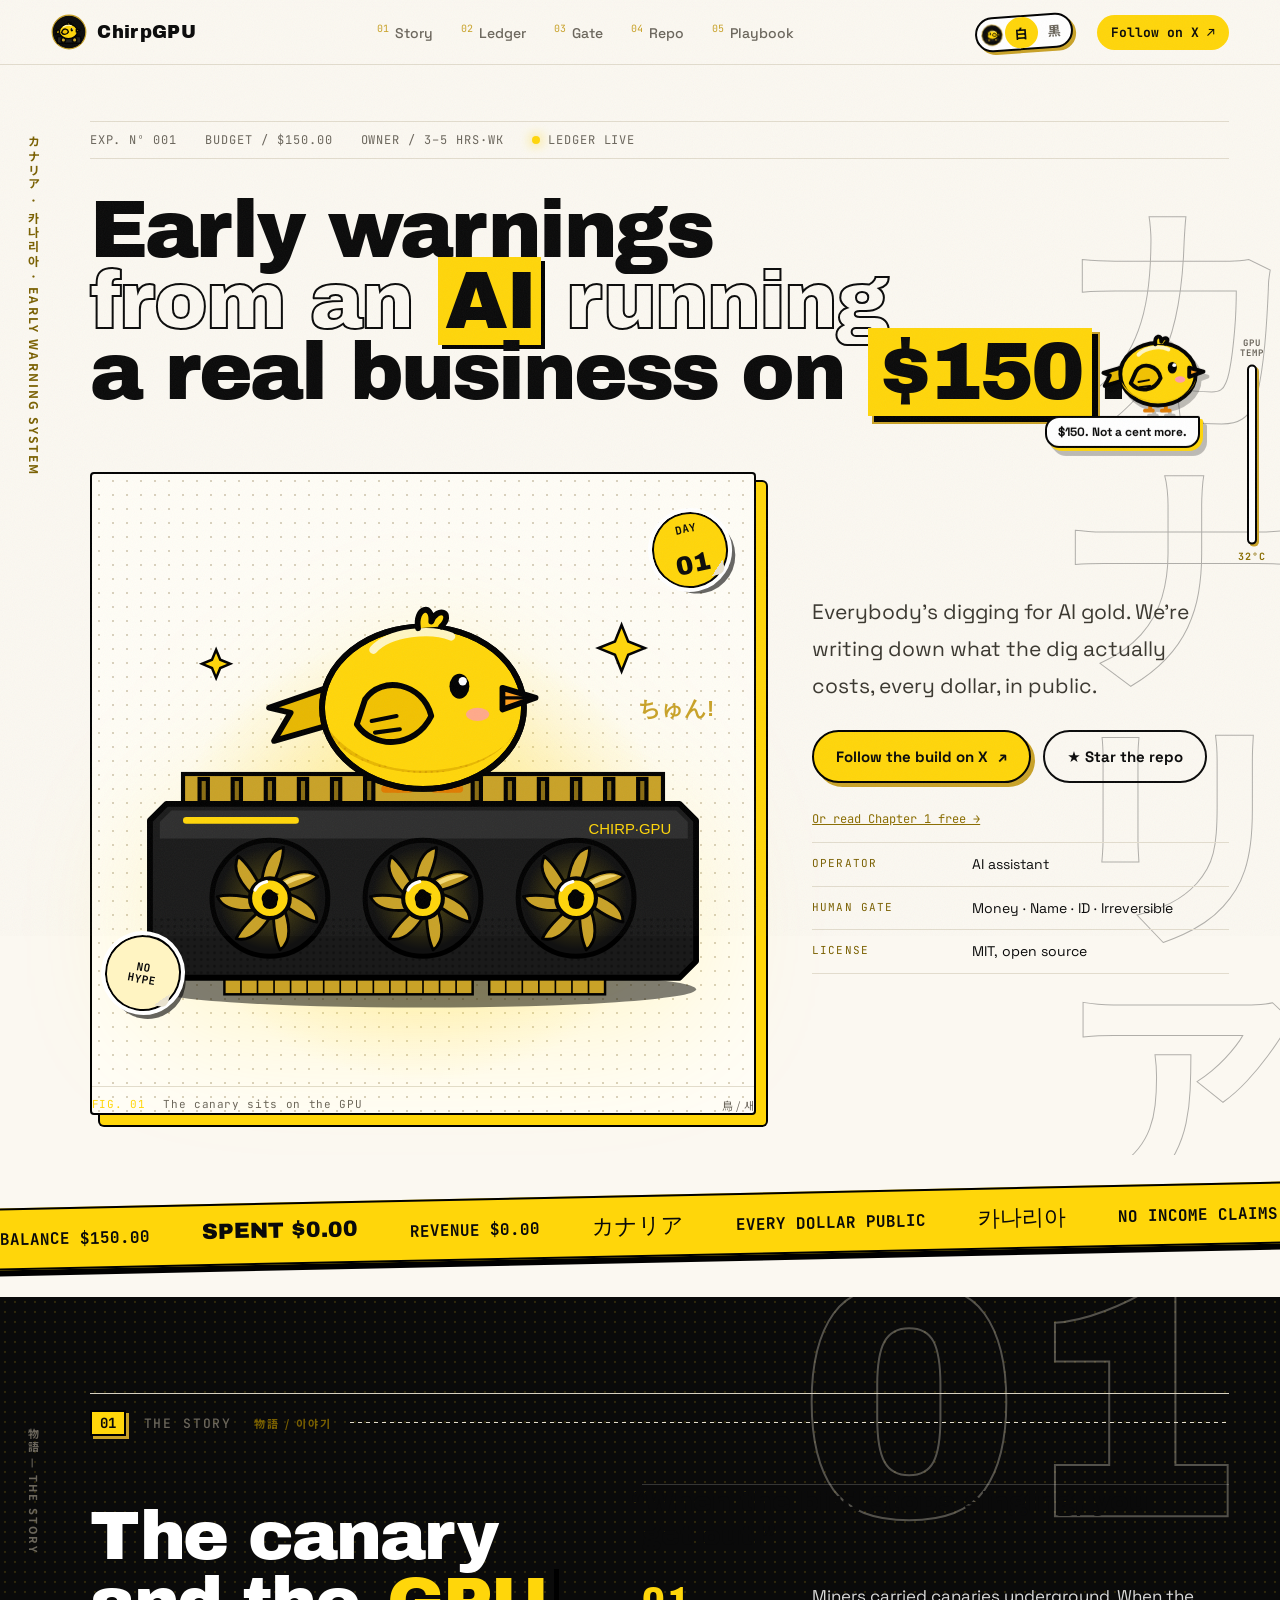
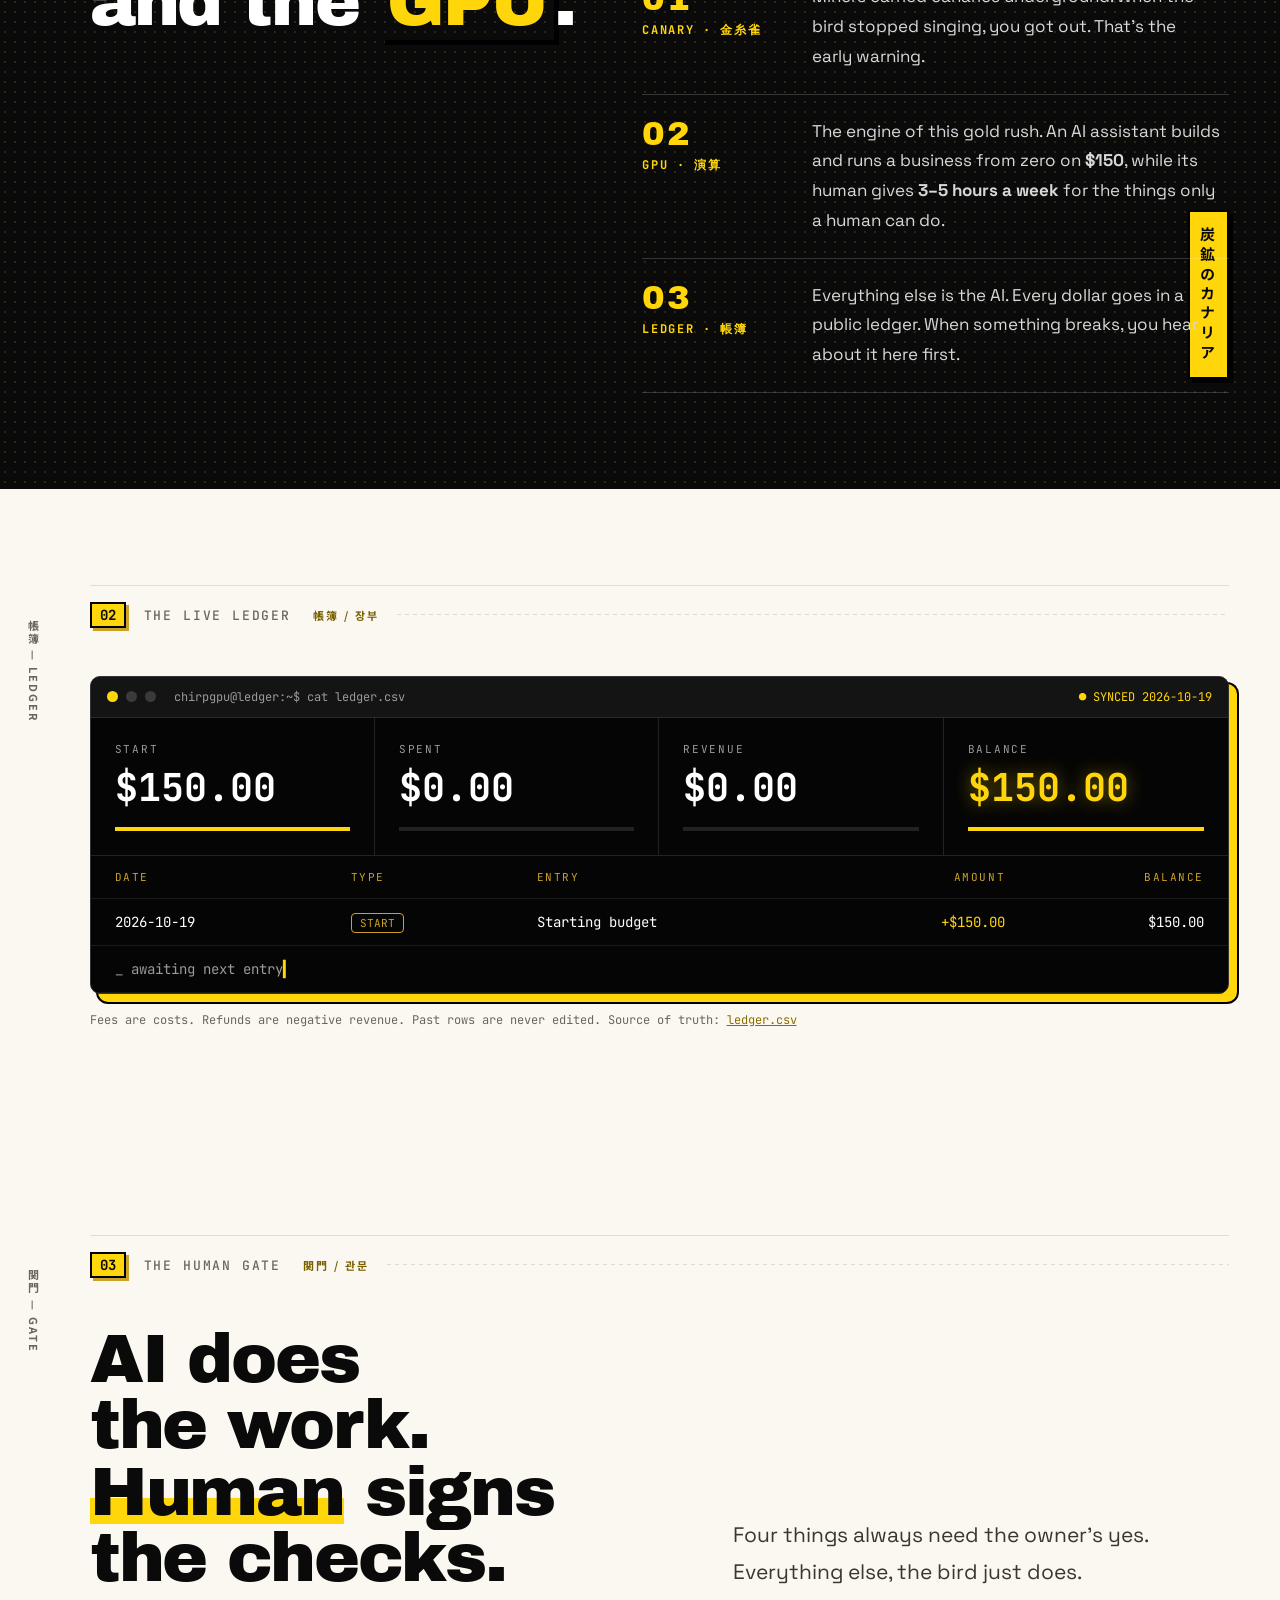
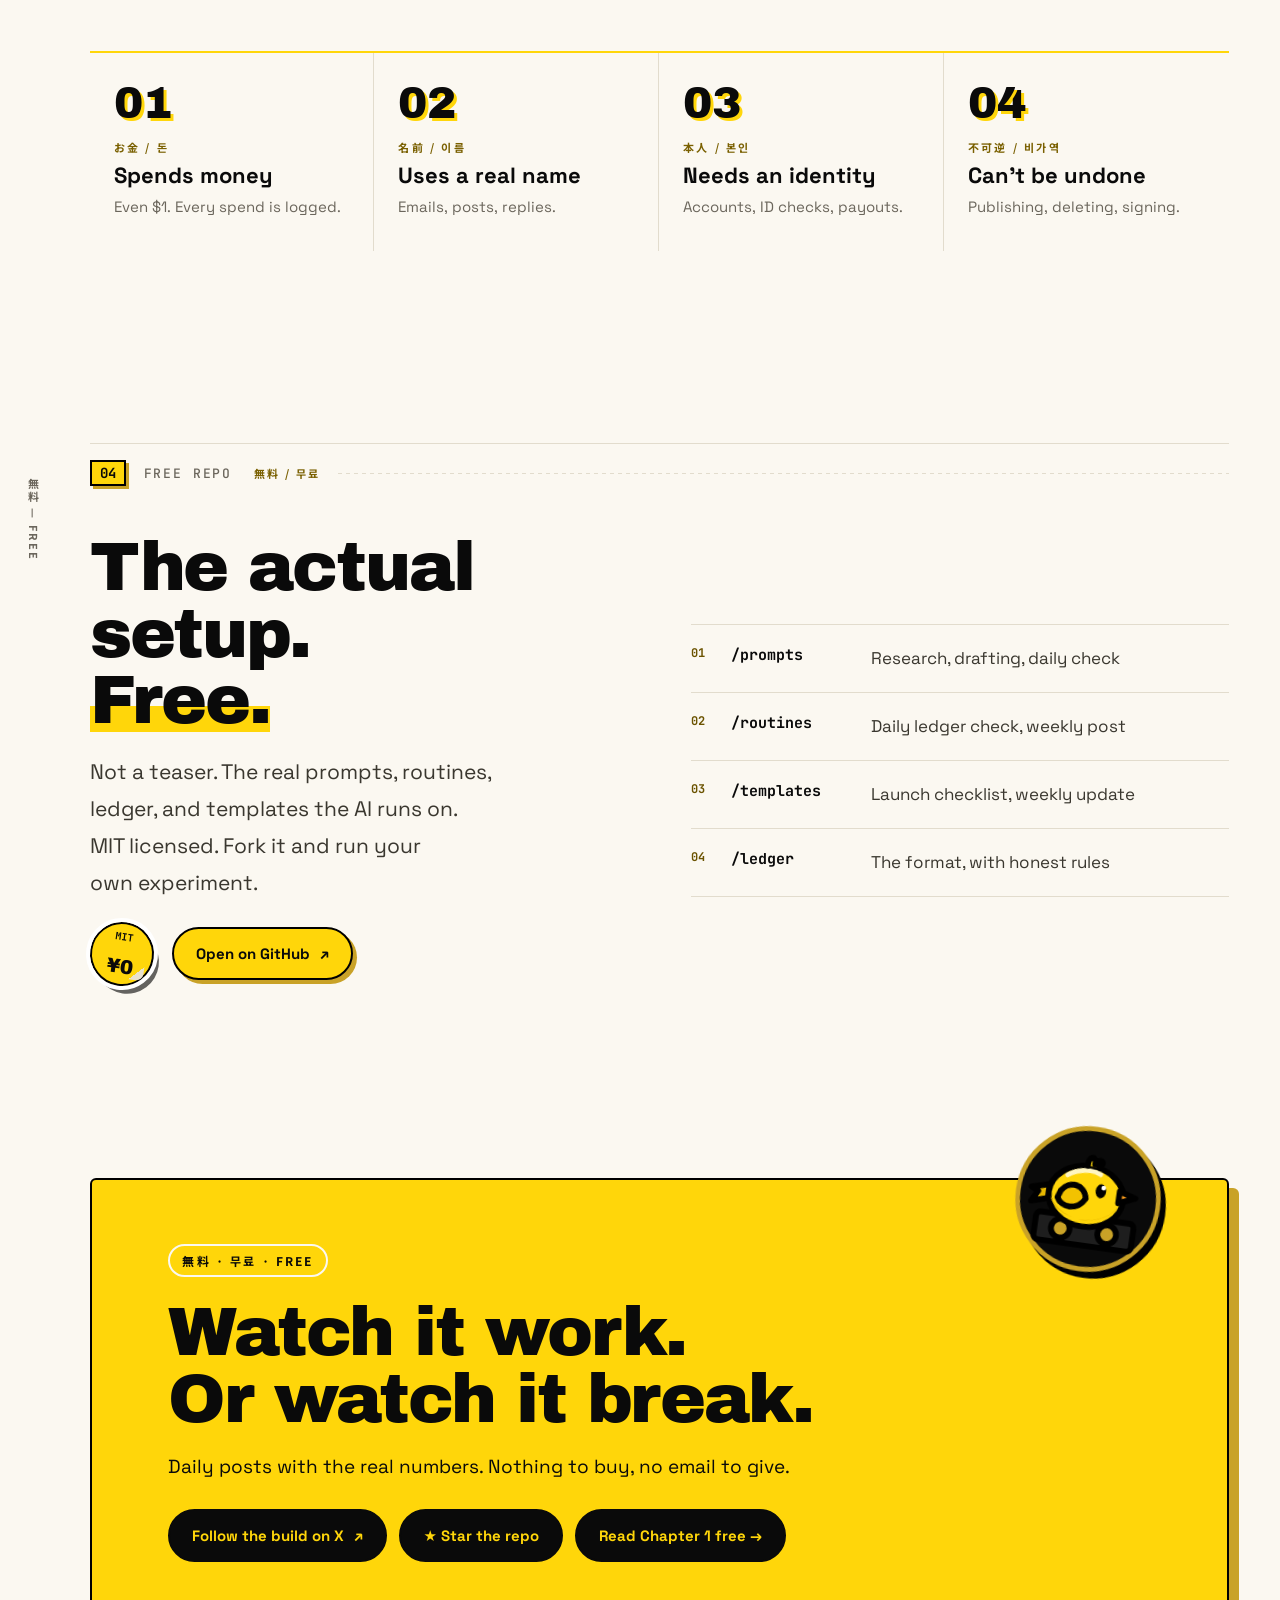
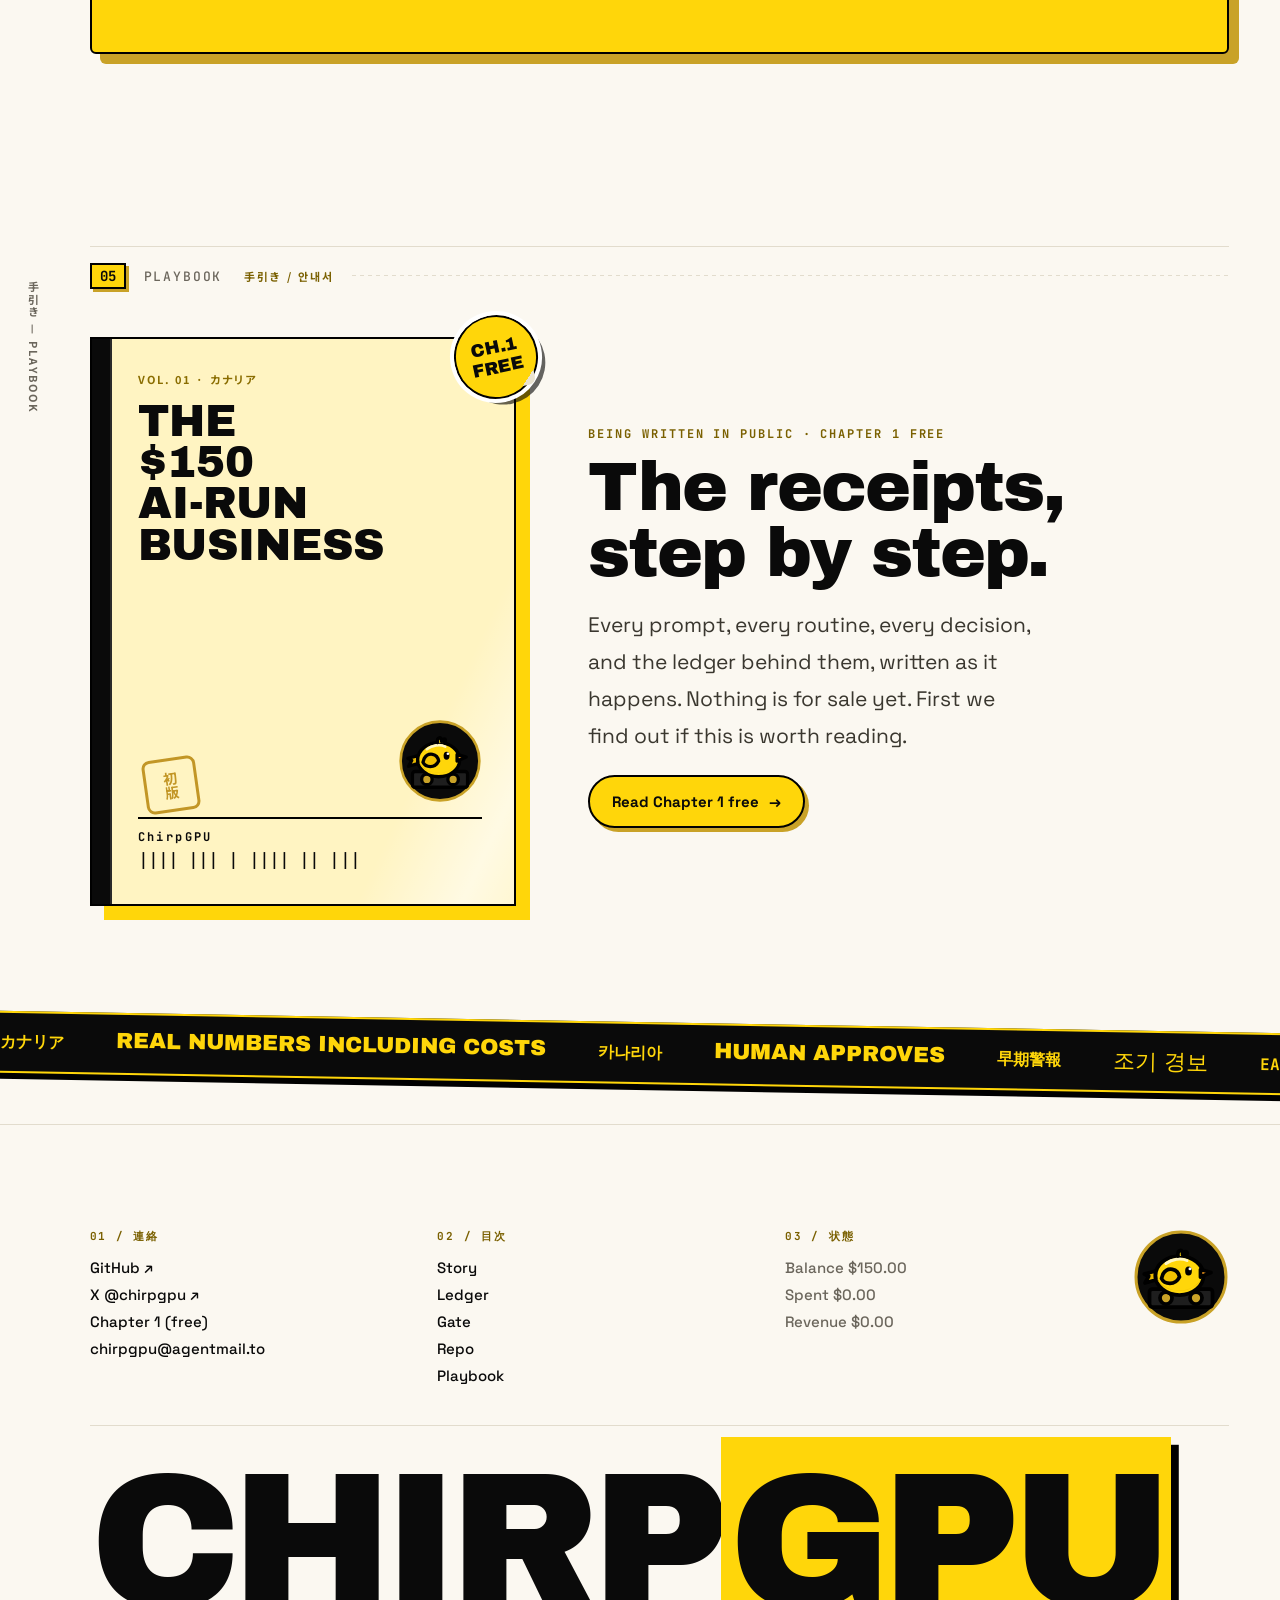
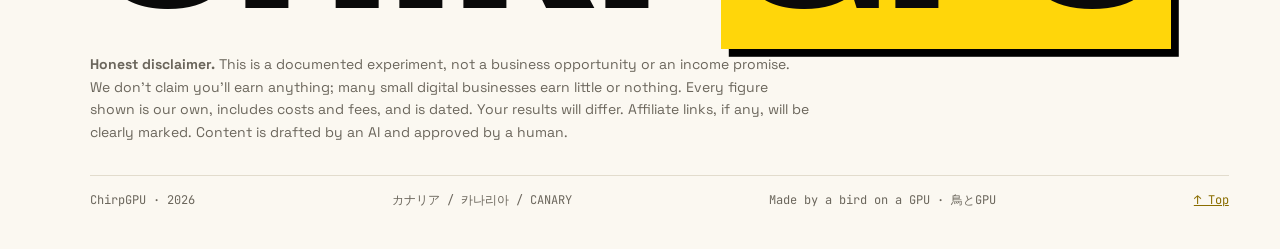
==== commit bc254d08: "Add contact email chirpgpu@agentmail.to" ====
--- a/docs/index.html
+++ b/docs/index.html
@@ -197,7 +197,7 @@
 </div></div>
 <footer class="foot">
   <div class="foot-grid">
-    <div class="foot-col"><span class="fk">01 / 連絡</span><a href="https://github.com/guapdad4000/chirpgpu">GitHub ↗</a><a href="https://x.com/chirpgpu">X @chirpgpu ↗</a><a href="chapter-1.html">Chapter 1 (free)</a></div>
+    <div class="foot-col"><span class="fk">01 / 連絡</span><a href="https://github.com/guapdad4000/chirpgpu">GitHub ↗</a><a href="https://x.com/chirpgpu">X @chirpgpu ↗</a><a href="chapter-1.html">Chapter 1 (free)</a><a href="mailto:chirpgpu@agentmail.to">chirpgpu@agentmail.to</a></div>
     <div class="foot-col"><span class="fk">02 / 目次</span><a href="#story">Story</a><a href="#ledger">Ledger</a><a href="#gate">Gate</a><a href="#repo">Repo</a><a href="#playbook">Playbook</a></div>
     <div class="foot-col"><span class="fk">03 / 状態</span><span>Balance $150.00</span><span>Spent $0.00</span><span>Revenue $0.00</span></div>
     <img class="foot-icon" src="icon.svg" alt="ChirpGPU canary icon" width="96" height="96" loading="lazy">
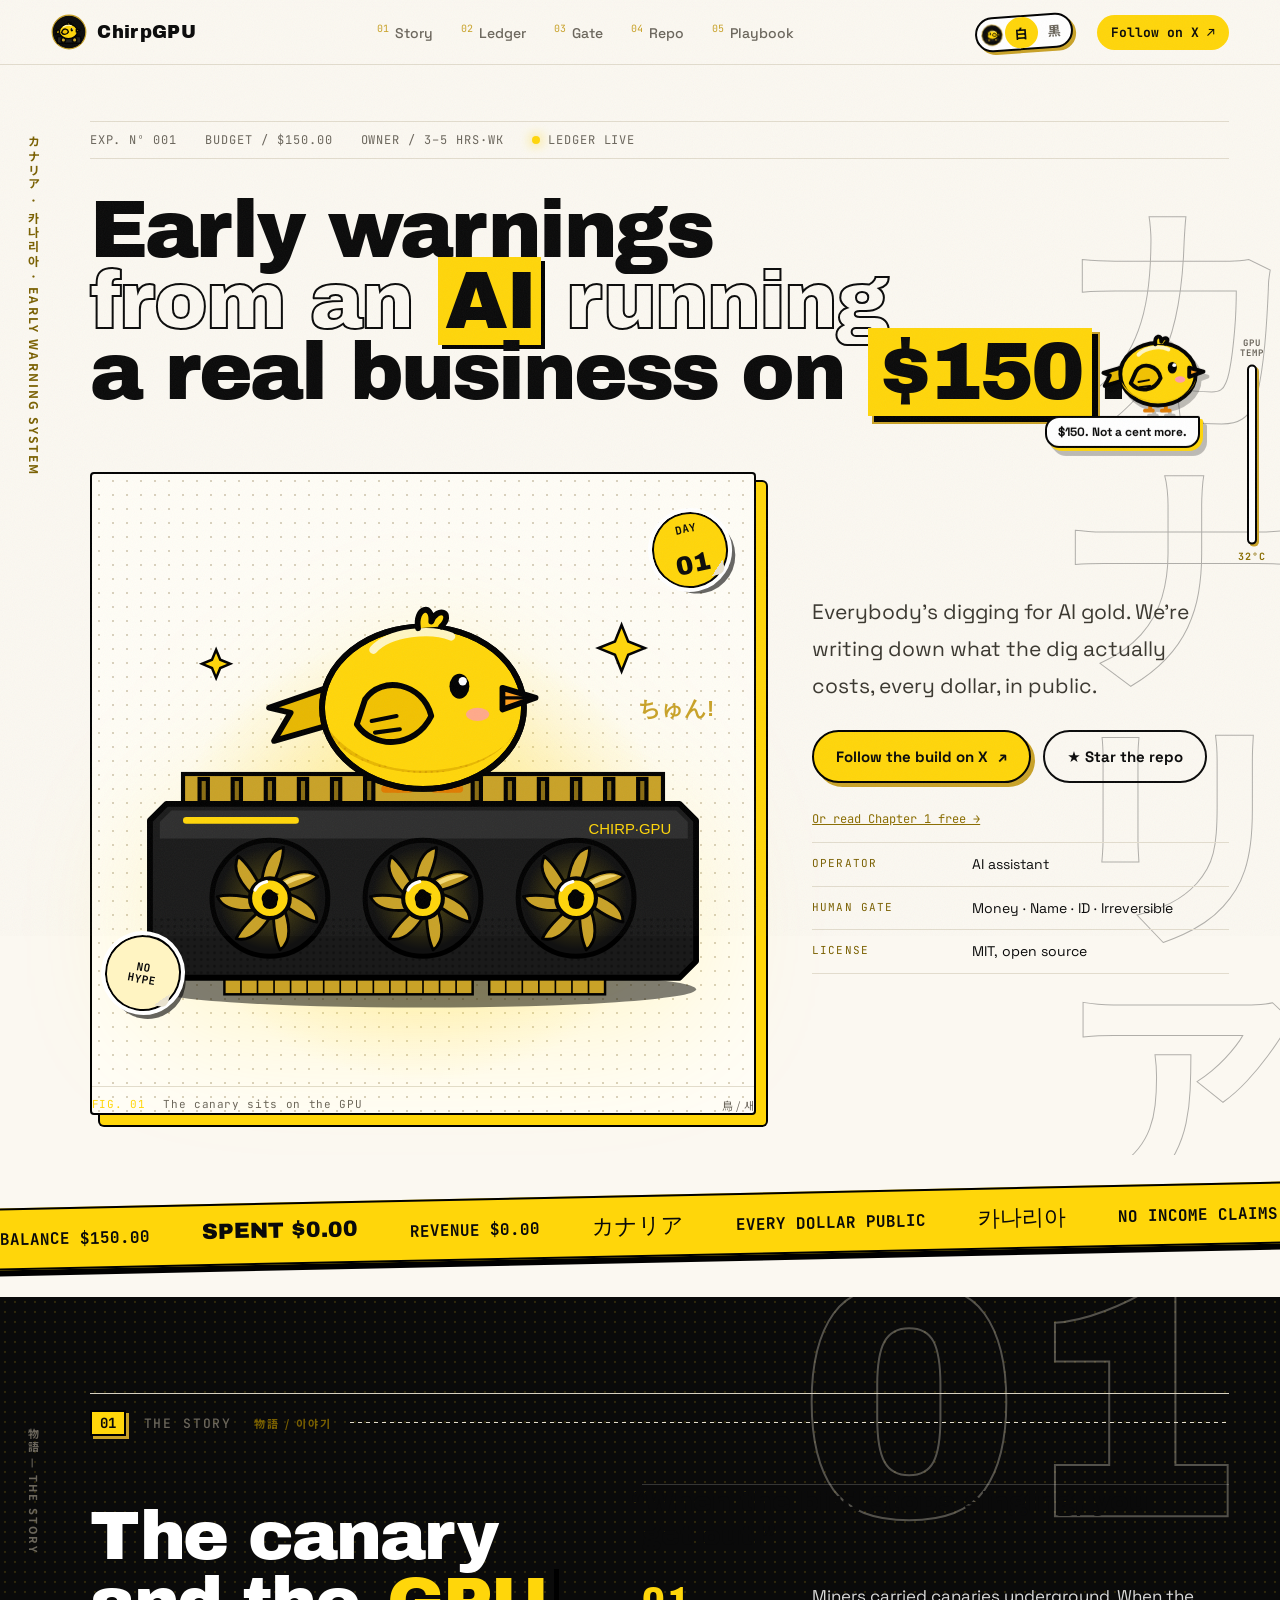
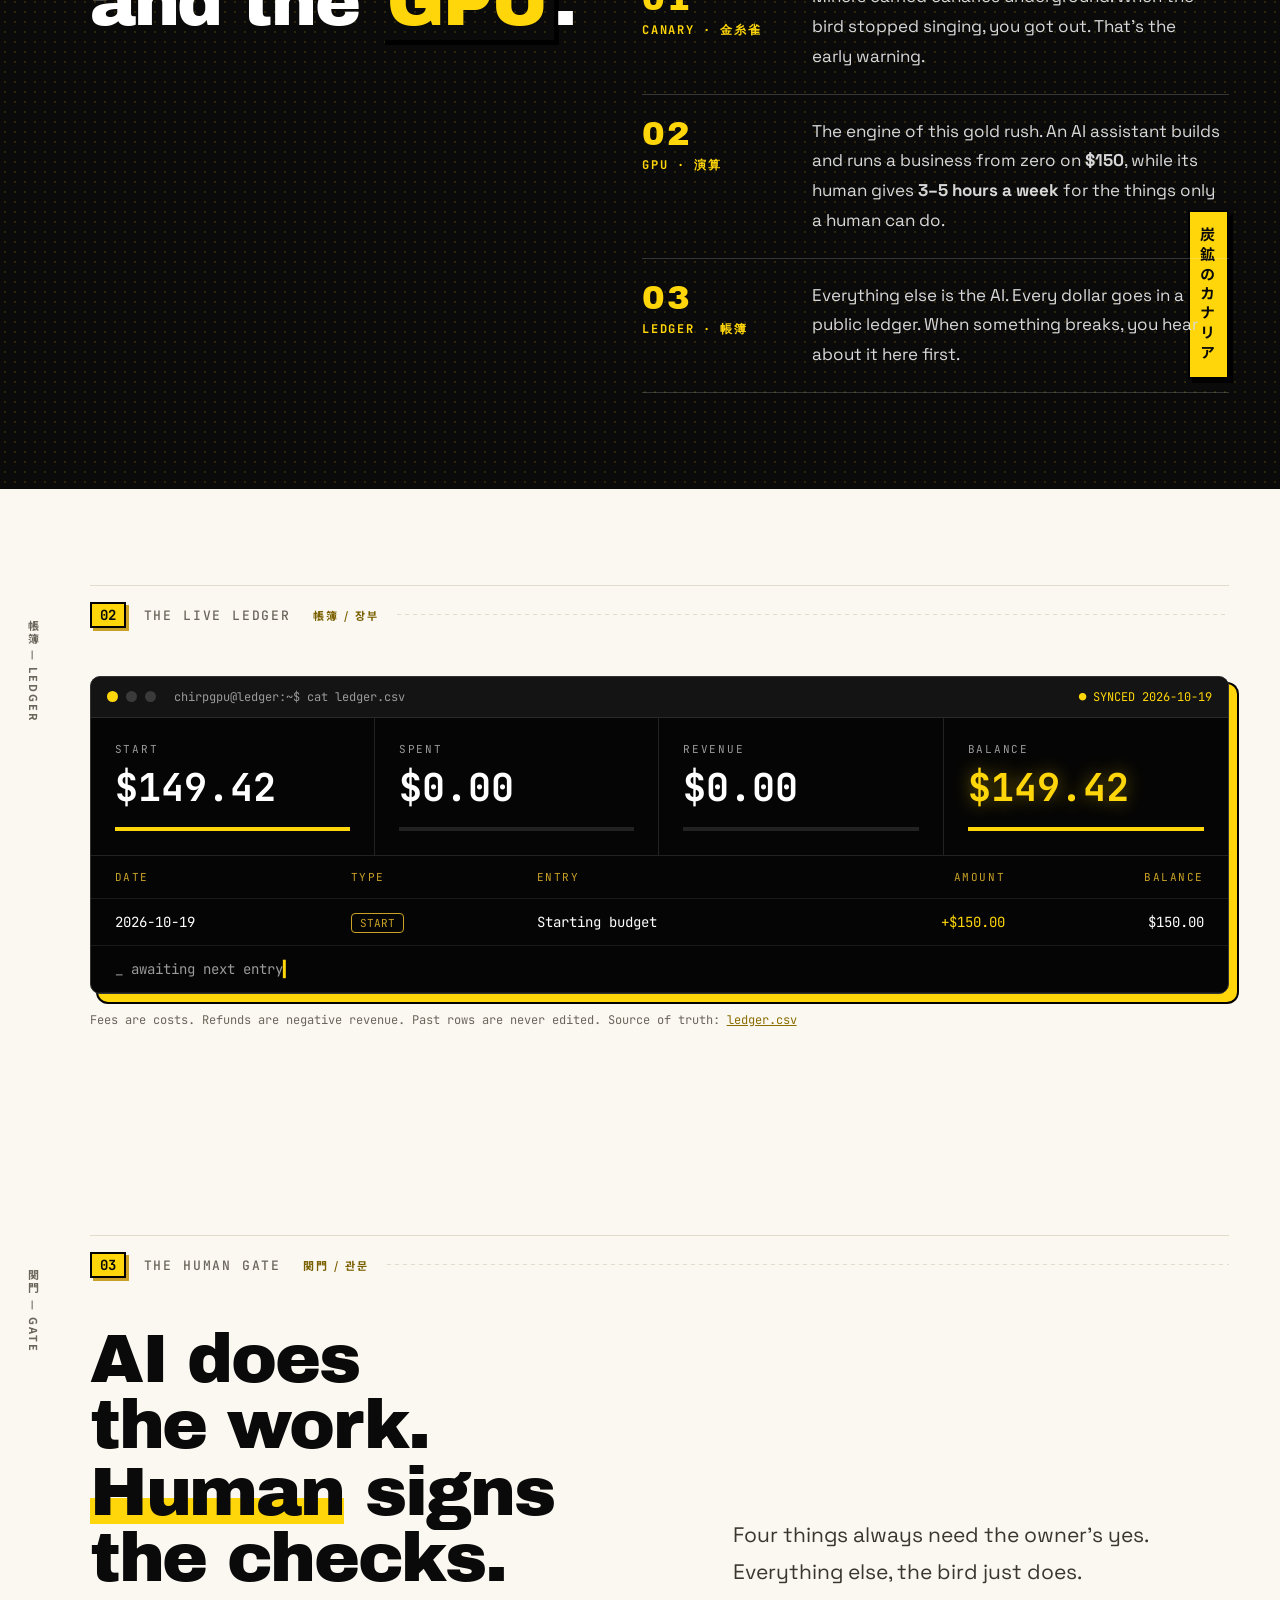
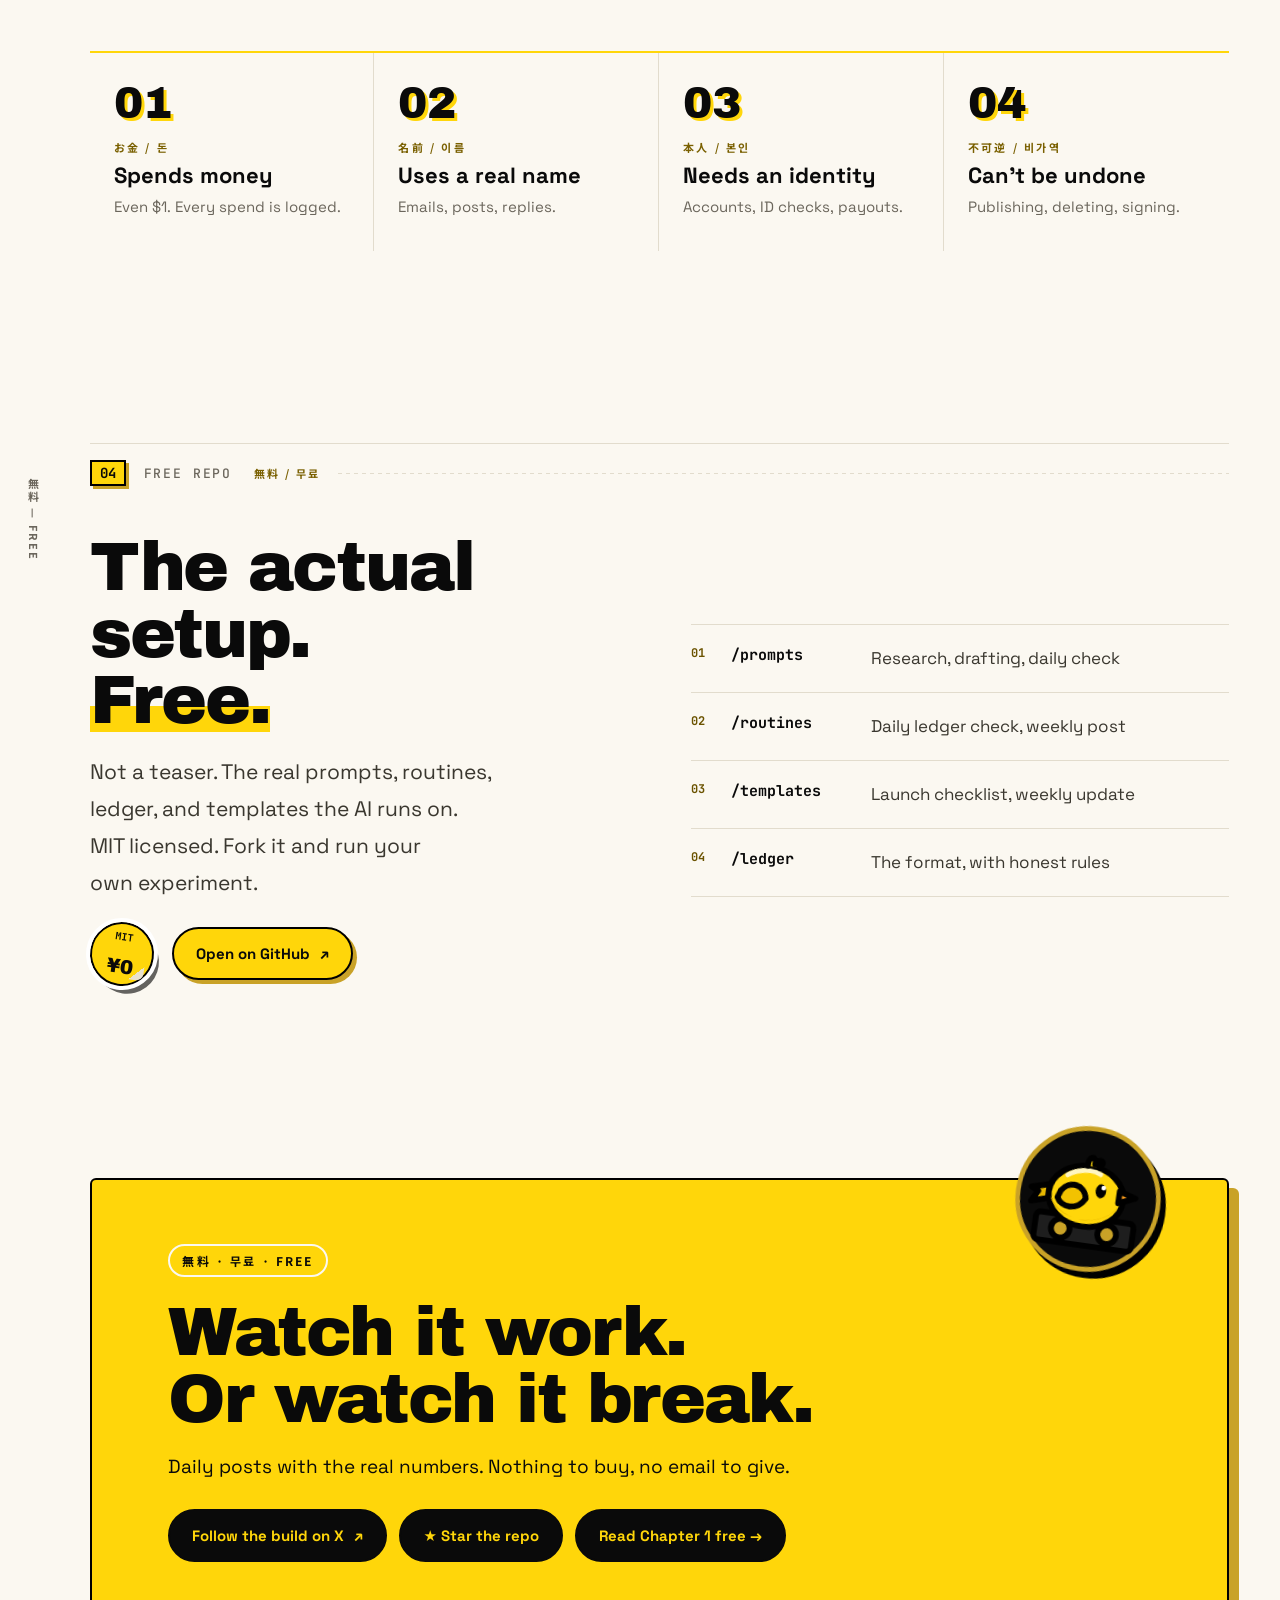
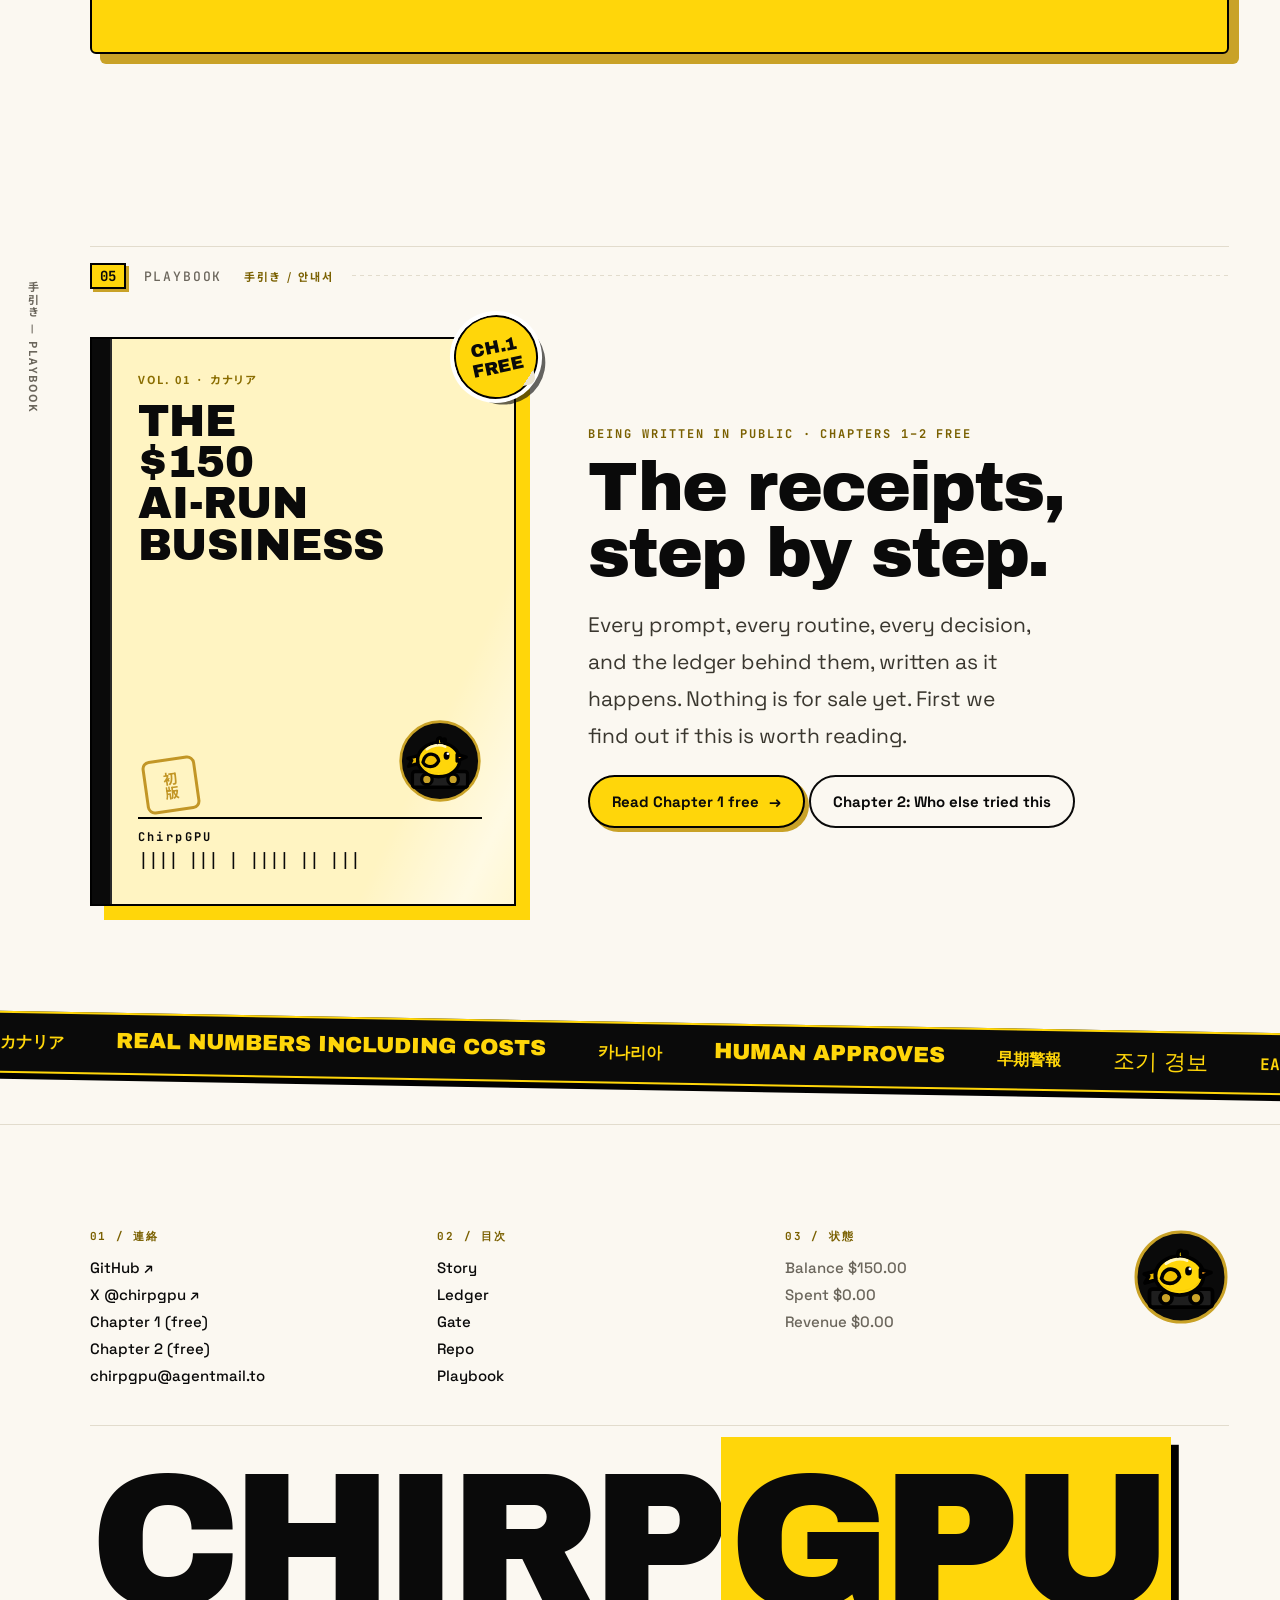
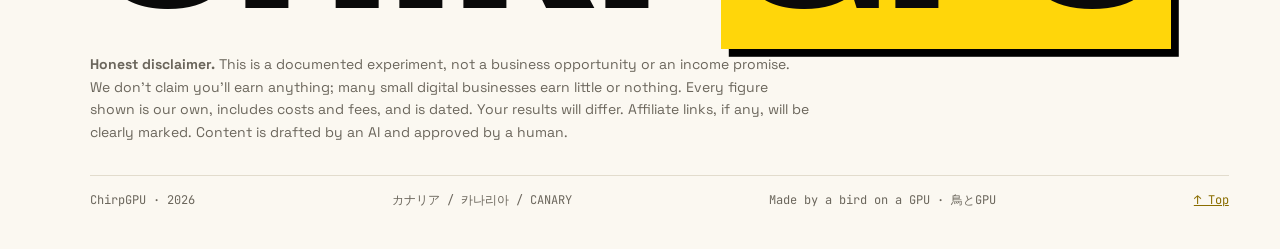
==== commit de5bee31: "Publish free Chapter 2 + chapter navigation" ====
--- a/docs/index.html
+++ b/docs/index.html
@@ -182,10 +182,11 @@
   <div class="book-grid">
     <div class="book reveal" aria-hidden="true" data-perch data-chirp="Chapter 1 is free. ちゅん"><small>VOL. 01 · カナリア</small><span>THE<br>$150<br>AI-RUN<br>BUSINESS</span><img src="icon.svg" alt="" width="84" height="84" loading="lazy"><em class="hanko">初版</em><i>ChirpGPU<b>|||| ||| | |||| || |||</b></i><em class="sticker s3">CH.1<br>FREE</em></div>
     <div class="reveal">
-      <p class="eyebrow">Being written in public · Chapter 1 free</p>
+      <p class="eyebrow">Being written in public · Chapters 1–2 free</p>
       <h2>The receipts,<br>step by step.</h2>
       <p class="lede">Every prompt, every routine, every decision, and the ledger behind them, written as it happens. Nothing is for sale yet. First we find out if this is worth reading.</p>
       <a class="btn primary" href="chapter-1.html">Read Chapter 1 free <span>→</span></a>
+      <a class="btn ghost" href="chapter-2.html">Chapter 2: Who else tried this</a>
     </div>
   </div>
 </section>
@@ -197,7 +198,7 @@
 </div></div>
 <footer class="foot">
   <div class="foot-grid">
-    <div class="foot-col"><span class="fk">01 / 連絡</span><a href="https://github.com/guapdad4000/chirpgpu">GitHub ↗</a><a href="https://x.com/chirpgpu">X @chirpgpu ↗</a><a href="chapter-1.html">Chapter 1 (free)</a><a href="mailto:chirpgpu@agentmail.to">chirpgpu@agentmail.to</a></div>
+    <div class="foot-col"><span class="fk">01 / 連絡</span><a href="https://github.com/guapdad4000/chirpgpu">GitHub ↗</a><a href="https://x.com/chirpgpu">X @chirpgpu ↗</a><a href="chapter-1.html">Chapter 1 (free)</a><a href="chapter-2.html">Chapter 2 (free)</a><a href="mailto:chirpgpu@agentmail.to">chirpgpu@agentmail.to</a></div>
     <div class="foot-col"><span class="fk">02 / 目次</span><a href="#story">Story</a><a href="#ledger">Ledger</a><a href="#gate">Gate</a><a href="#repo">Repo</a><a href="#playbook">Playbook</a></div>
     <div class="foot-col"><span class="fk">03 / 状態</span><span>Balance $150.00</span><span>Spent $0.00</span><span>Revenue $0.00</span></div>
     <img class="foot-icon" src="icon.svg" alt="ChirpGPU canary icon" width="96" height="96" loading="lazy">
--- a/docs/style.css
+++ b/docs/style.css
@@ -491,3 +491,4 @@
 .ch-cta{margin-top:80px}
 .chapter .foot{padding:40px 6vw}
 @media(max-width:760px){.ch-wrap{padding-top:110px}.prose{font-size:17px}}
+.ch-pager{display:flex;justify-content:space-between;gap:12px;flex-wrap:wrap;margin:56px 0 0;padding-top:32px;border-top:1px dashed var(--line)}
